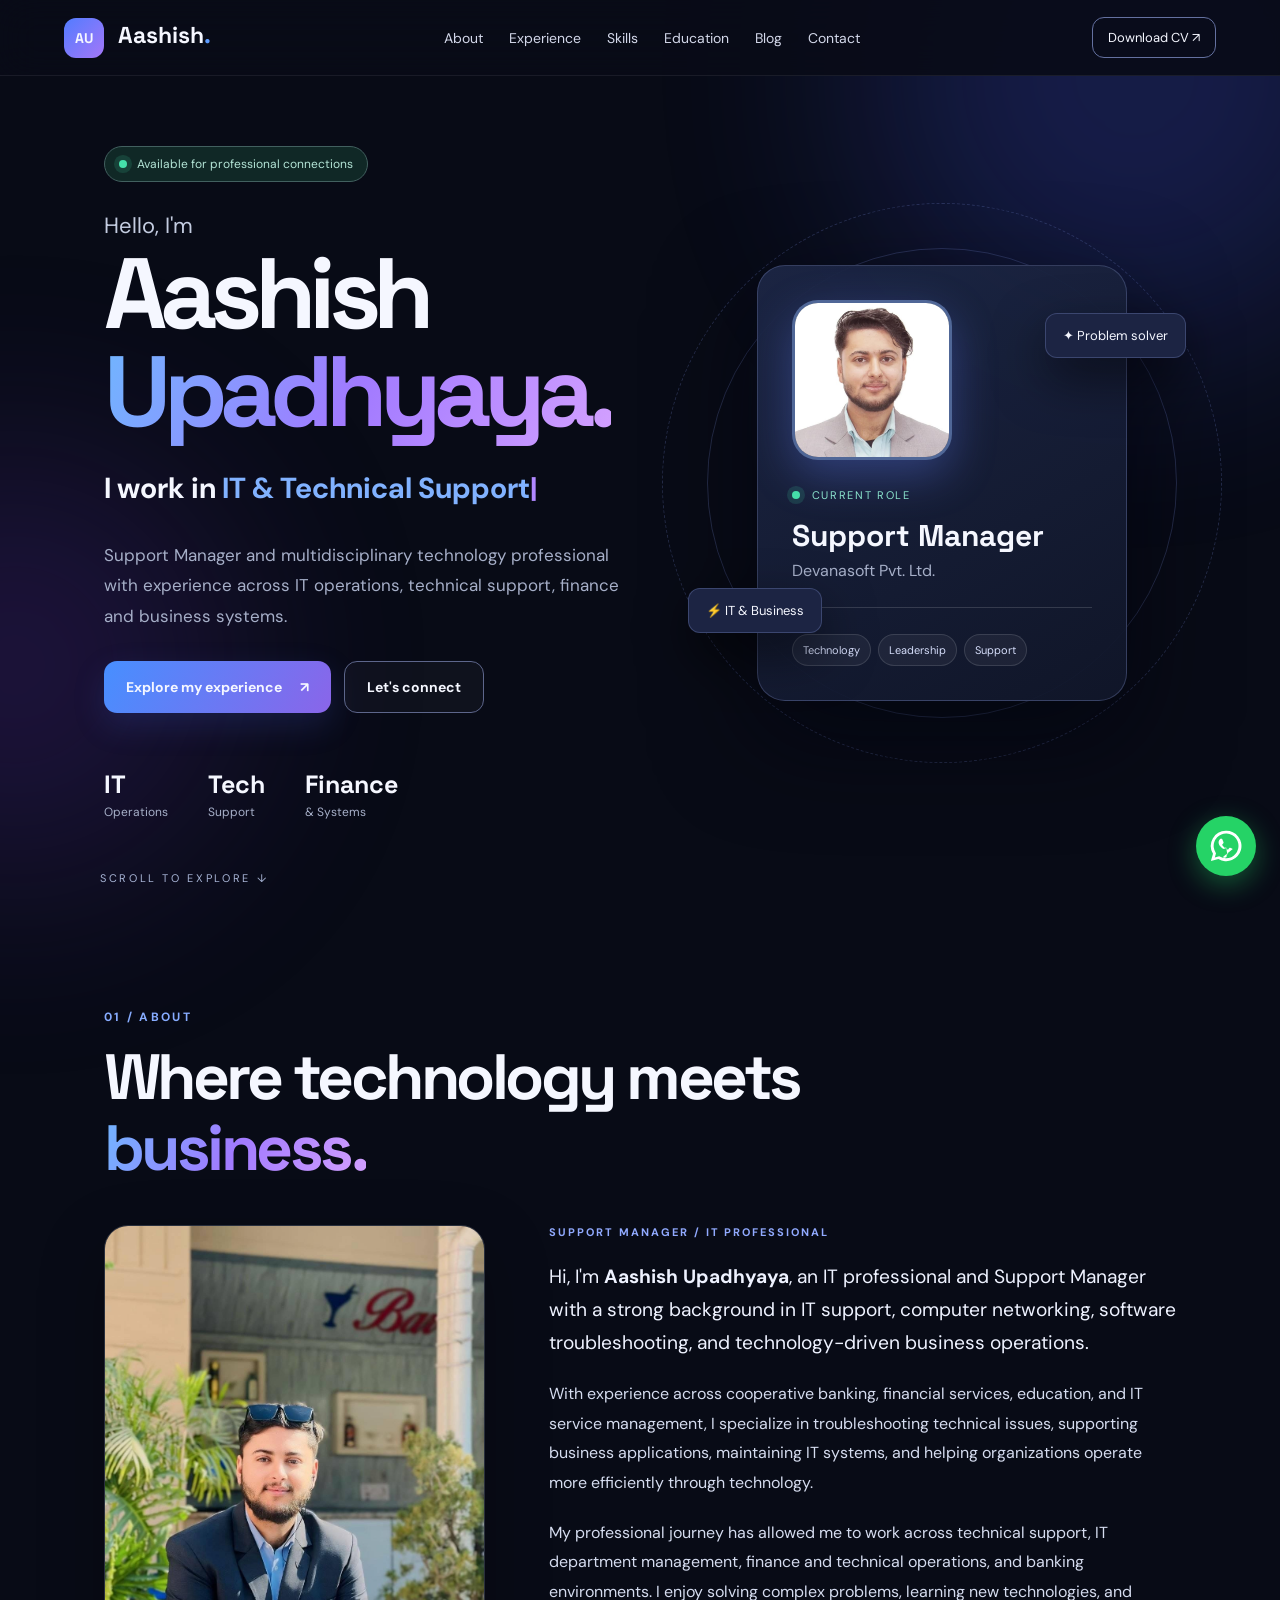
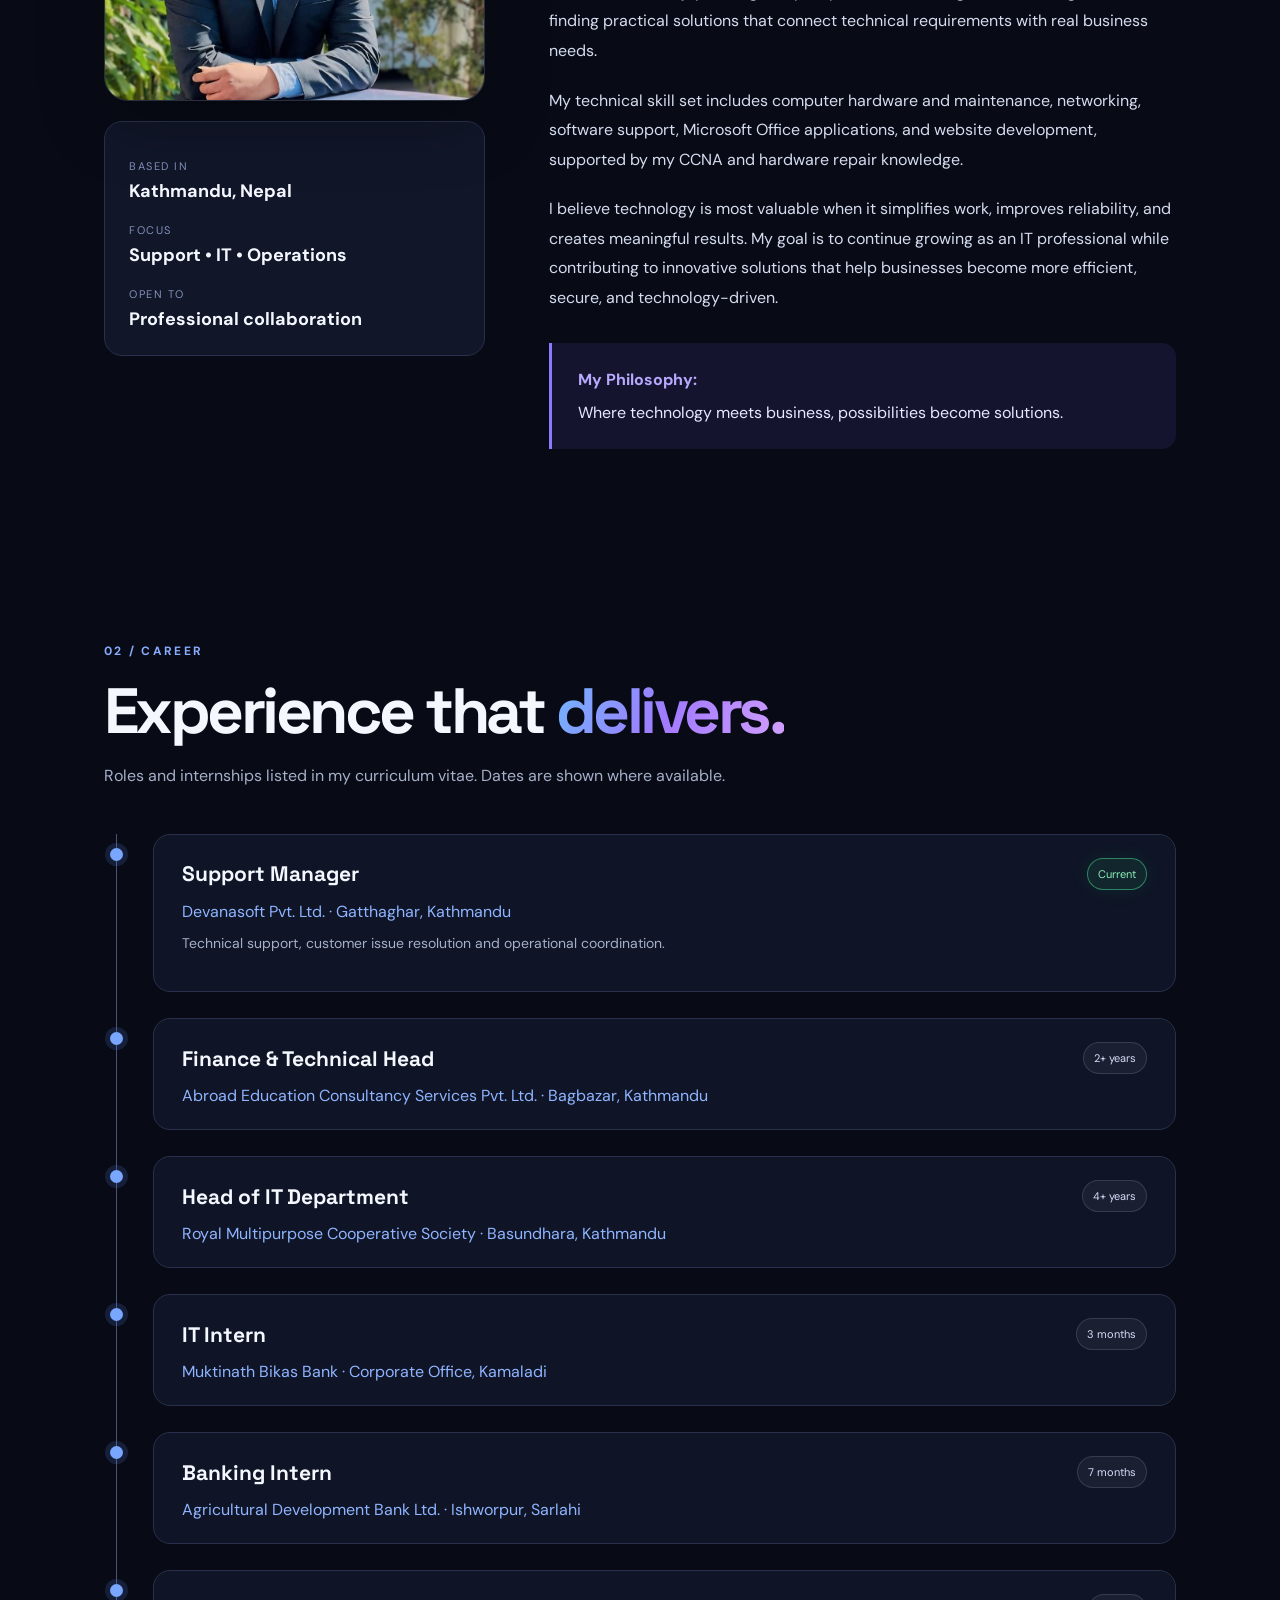
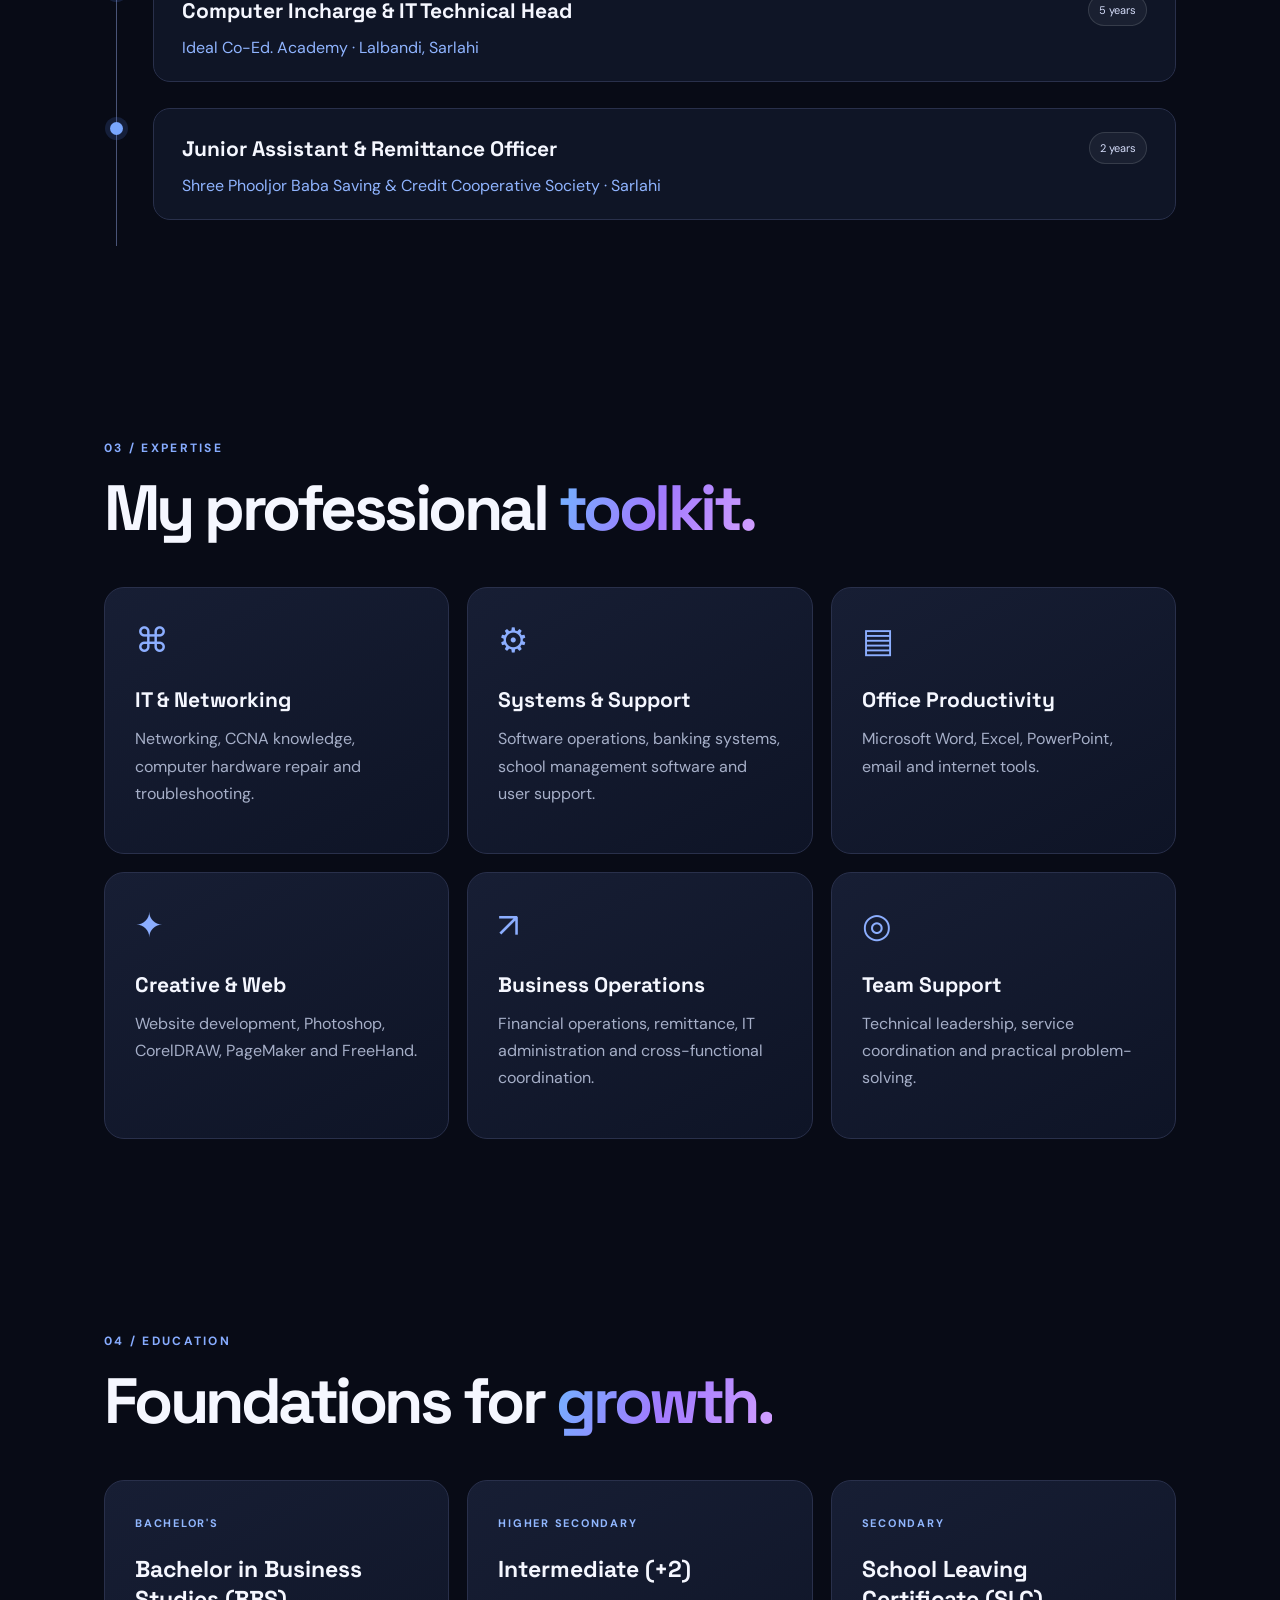
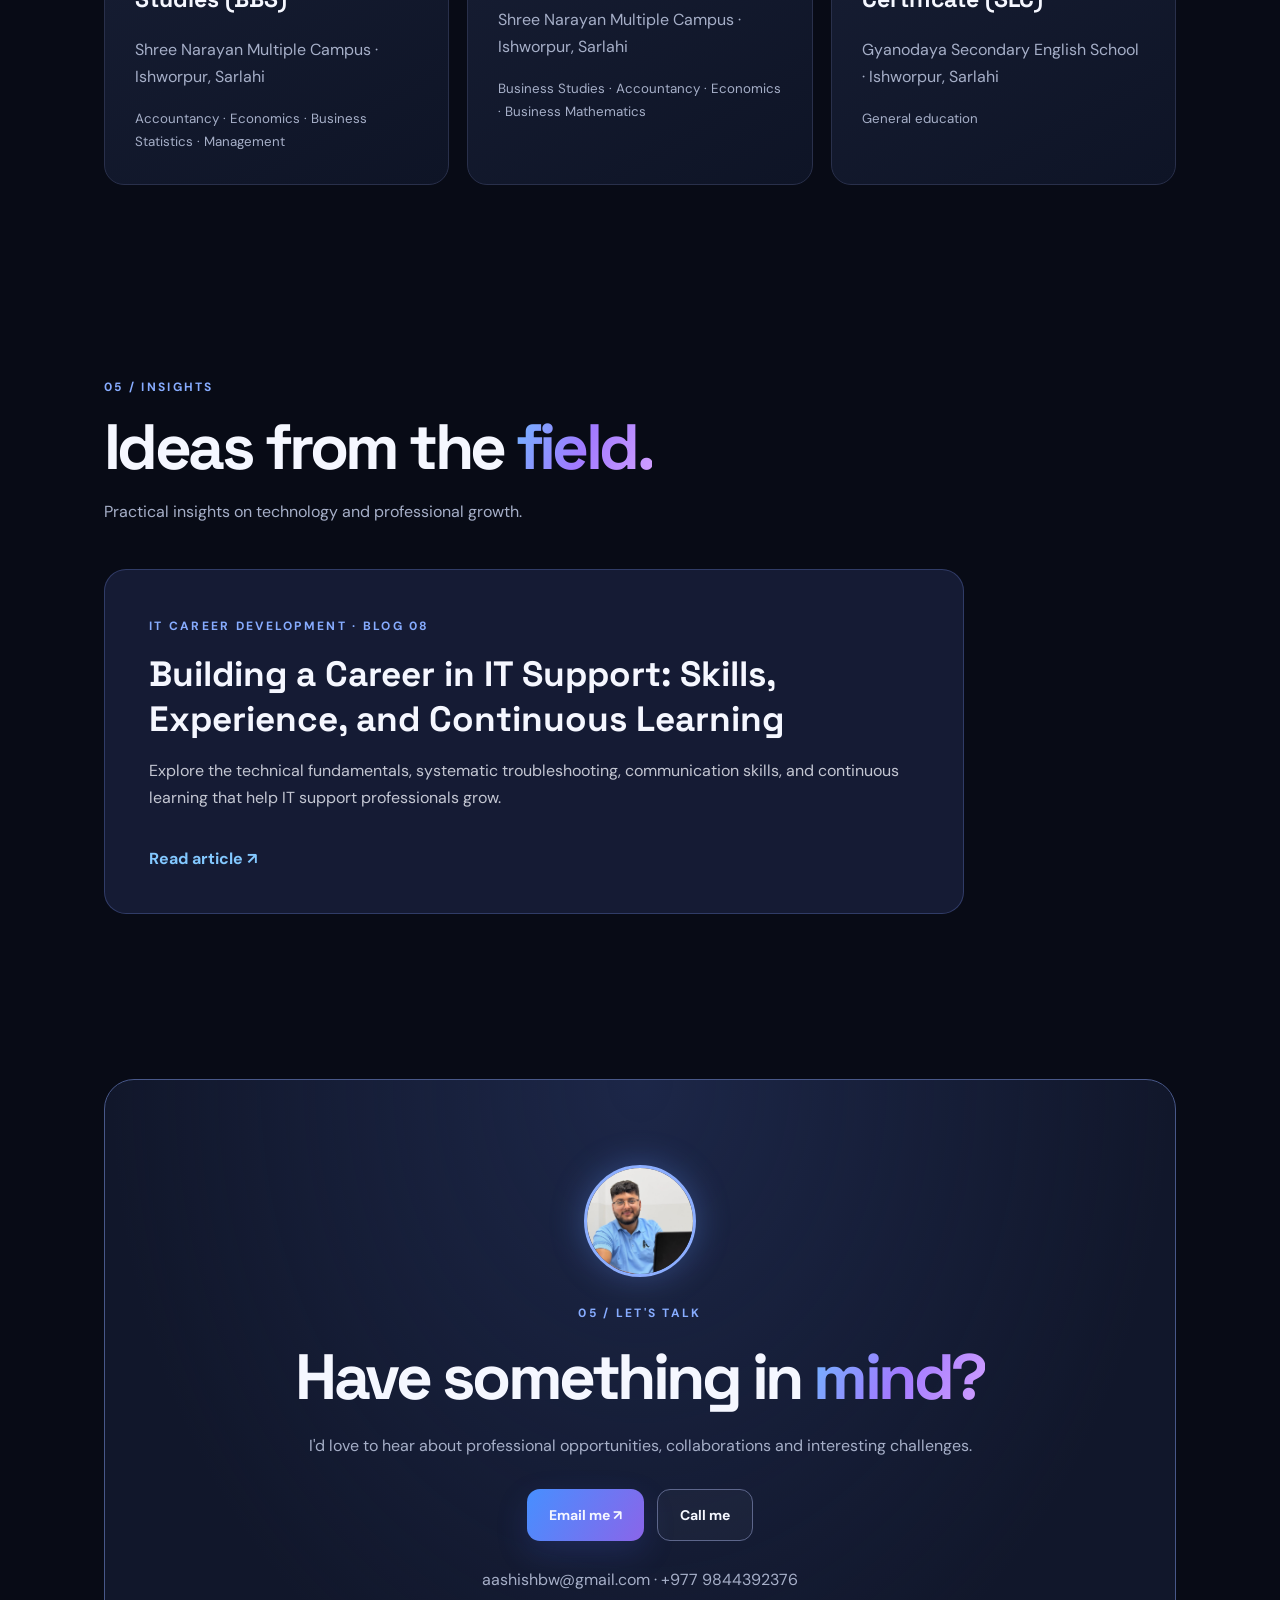
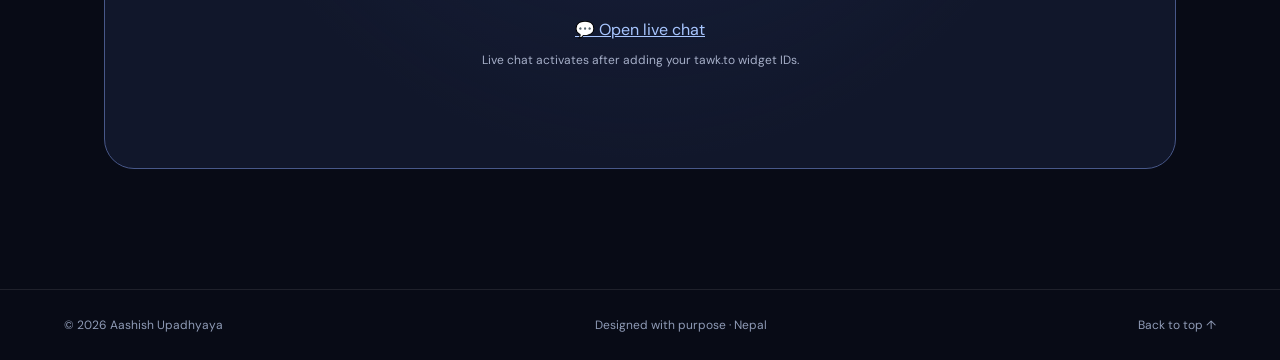
==== Index.html @ 97301aa6 "Add files via upload" ====
<!DOCTYPE html>

<html lang="en"><head><meta charset="utf-8"/><meta content="width=device-width, initial-scale=1" name="viewport"/><meta content="Aashish Upadhyaya — Support Manager, IT and technology professional in Nepal." name="description"/><title>Aashish Upadhyaya | Portfolio</title><link href="styles.css" rel="stylesheet"/><style>
/* Floating WhatsApp shortcut — self-contained in index.html */
.whatsapp-float{position:fixed;right:24px;bottom:24px;width:60px;height:60px;border-radius:50%;background:#25d366;color:#fff;display:flex;align-items:center;justify-content:center;z-index:9999;box-shadow:0 8px 28px rgba(37,211,102,.4);text-decoration:none;animation:wa-bob 3s ease-in-out infinite;transition:background .2s,scale .2s}
.whatsapp-float:hover{background:#1db954;scale:1.08}.whatsapp-float:focus-visible{outline:3px solid white;outline-offset:4px}.whatsapp-float svg{width:32px;height:32px;fill:currentColor}
@keyframes wa-bob{0%,100%{translate:0 0}50%{translate:0 -6px}}
@media(max-width:768px){.whatsapp-float{right:18px;bottom:18px;width:54px;height:54px}}
@media(prefers-reduced-motion:reduce){.whatsapp-float{animation:none}}
</style><style>
/* About Me — expanded biography */
.about-story .about-paragraph { margin: 1.1rem 0; line-height: 1.85; font-size: clamp(1rem, 1.25vw, 1.12rem); }
.about-story .about-paragraph strong { color: #f4f5ff; }
.about-philosophy { margin: 1.5rem 0 0; padding: 1.15rem 1.3rem; border-left: 3px solid #8b7bff; border-radius: 0 12px 12px 0; background: rgba(120,110,255,.10); color: #e6e8ff; line-height: 1.7; }
.about-philosophy strong { color: #a7b7ff; }
</style><style>
/* About section layout correction — self-contained in index.html */
#about .section-heading{max-width:1050px;margin-bottom:42px}
#about .about-grid{display:grid;grid-template-columns:minmax(260px,0.82fr) minmax(0,1.35fr);gap:clamp(28px,5vw,88px);align-items:start;width:100%;max-width:1120px;margin-inline:auto}
#about .about-visual{position:sticky;top:115px;min-width:0}
#about .about-photo{display:block;width:100%;height:auto;max-height:540px;aspect-ratio:4/5;object-fit:cover;object-position:center 30%;border-radius:24px;border:1px solid rgba(148,163,184,.24);box-shadow:0 22px 65px rgba(0,0,0,.26)}
#about .about-panel{position:static;width:100%;max-width:none;margin-top:20px;display:grid;grid-template-columns:1fr;gap:6px;padding:24px;border-radius:18px;transform:none}
#about .about-panel span:not(:first-child){margin-top:14px}
#about .about-copy{min-width:0;max-width:700px}
#about .about-copy-label{font-size:11px;letter-spacing:.18em;color:#91aaff;font-weight:700;margin:0 0 22px}
#about .about-copy .about-paragraph{font-size:clamp(15px,1.25vw,18px);line-height:1.85;margin:0 0 20px;max-width:none;width:auto}
#about .about-copy .about-paragraph:first-of-type{font-size:clamp(17px,1.5vw,21px);line-height:1.7;color:#eef2ff}
#about .about-philosophy{margin:30px 0 0;padding:23px 26px;border-left:3px solid #8b79ff;border-radius:0 14px 14px 0;background:rgba(113,94,230,.12);font-size:16px;line-height:1.7}
#about .about-philosophy strong{display:block;margin-bottom:6px;color:#b6aaff}
@media(max-width:800px){#about .about-grid{grid-template-columns:1fr;gap:28px}#about .about-visual{position:static;display:grid;grid-template-columns:minmax(0,1fr) minmax(0,1fr);gap:16px;align-items:stretch}#about .about-photo{height:100%;max-height:360px;min-height:250px}#about .about-panel{margin:0;padding:18px}#about .about-copy{max-width:none}}
@media(max-width:520px){#about .about-visual{grid-template-columns:1fr}#about .about-photo{height:340px;min-height:0;aspect-ratio:auto}#about .about-panel{grid-template-columns:1fr}#about .about-copy .about-paragraph{font-size:15px;line-height:1.75}#about .about-philosophy{padding:18px}}
</style></head><body><div class="glow glow-a"></div><div class="glow glow-b"></div><header class="nav"><a class="brand" href="#home"><span class="brand-icon">AU</span> Aashish<span class="accent">.</span></a><button aria-expanded="false" aria-label="Toggle menu" class="menu" id="menu">☰</button><nav id="links"><a href="#about">About</a><a href="#experience">Experience</a><a href="#skills">Skills</a><a href="#education">Education</a><a href="#blog">Blog</a><a href="#contact">Contact</a></nav><a class="nav-cta" download="" href="./Aashish_Upadhyaya_CV.pdf">Download CV ↗</a></header><main><section class="hero section" id="home"><div class="hero-copy reveal"><div class="eyebrow"><span class="pulse"></span> Available for professional connections</div><p class="intro">Hello, I'm</p><h1>Aashish<br/><span class="gradient">Upadhyaya.</span></h1><p class="type-row">I work in <span id="type"></span><span class="cursor">|</span></p><p class="lead">Support Manager and multidisciplinary technology professional with experience across IT operations, technical support, finance and business systems.</p><div class="actions"><a class="btn primary" href="#experience">Explore my experience <span>↗</span></a><a class="btn outline" href="#contact">Let's connect</a></div><div class="mini-stats"><div><strong>IT</strong><span>Operations</span></div><div><strong>Tech</strong><span>Support</span></div><div><strong>Finance</strong><span>&amp; Systems</span></div></div></div><div class="hero-visual reveal"><div class="orbit orbit-one"></div><div class="orbit orbit-two"></div><div class="hero-card"><img alt="Aashish Upadhyaya working at a laptop" class="avatar hero-photo" loading="eager" src="./hero-profile.jpg"/><div class="status"><span class="pulse"></span> CURRENT ROLE</div><h2>Support Manager</h2><p>Devanasoft Pvt. Ltd.</p><div class="card-line"></div><div class="chips"><span>Technology</span><span>Leadership</span><span>Support</span></div></div><div class="float-chip chip-top">✦ Problem solver</div><div class="float-chip chip-bottom">⚡ IT &amp; Business</div></div><a class="scroll-hint" href="#about">SCROLL TO EXPLORE ↓</a></section><section class="section content-section" id="about"><div class="section-heading reveal"><span class="kicker">01 / ABOUT</span><h2>Where technology meets <span class="gradient">business.</span></h2></div><div class="about-grid"><div class="about-visual reveal"><img alt="Aashish Upadhyaya in a formal suit" class="about-photo reveal" loading="lazy" src="./about-profile.jpg"/><div class="about-panel reveal"><span>BASED IN</span><strong>Kathmandu, Nepal</strong><span>FOCUS</span><strong>Support • IT • Operations</strong><span>OPEN TO</span><strong>Professional collaboration</strong></div></div><div class="about-copy"><div class="about-copy-label">SUPPORT MANAGER  /  IT PROFESSIONAL</div><p class="body-large reveal about-paragraph">Hi, I'm <strong>Aashish Upadhyaya</strong>, an IT professional and Support Manager with a strong background in IT support, computer networking, software troubleshooting, and technology-driven business operations.</p><p class="body-large reveal about-paragraph">With experience across cooperative banking, financial services, education, and IT service management, I specialize in troubleshooting technical issues, supporting business applications, maintaining IT systems, and helping organizations operate more efficiently through technology.</p><p class="body-large reveal about-paragraph">My professional journey has allowed me to work across technical support, IT department management, finance and technical operations, and banking environments. I enjoy solving complex problems, learning new technologies, and finding practical solutions that connect technical requirements with real business needs.</p><p class="body-large reveal about-paragraph">My technical skill set includes computer hardware and maintenance, networking, software support, Microsoft Office applications, and website development, supported by my CCNA and hardware repair knowledge.</p><p class="body-large reveal about-paragraph">I believe technology is most valuable when it simplifies work, improves reliability, and creates meaningful results. My goal is to continue growing as an IT professional while contributing to innovative solutions that help businesses become more efficient, secure, and technology-driven.</p><p class="about-philosophy reveal"><strong>My Philosophy: </strong>Where technology meets business, possibilities become solutions.</p></div></div></section><section class="section content-section" id="experience"><div class="section-heading reveal"><span class="kicker">02 / CAREER</span><h2>Experience that <span class="gradient">delivers.</span></h2><p>Roles and internships listed in my curriculum vitae. Dates are shown where available.</p></div><div class="timeline"><article class="job reveal"><div class="job-dot"></div><div class="job-content"><div class="job-head"><h3>Support Manager</h3><span class="tag tag-current">Current</span></div><p class="org">Devanasoft Pvt. Ltd. · Gatthaghar, Kathmandu</p><p>Technical support, customer issue resolution and operational coordination.</p></div></article><article class="job reveal"><div class="job-dot"></div><div class="job-content"><div class="job-head"><h3>Finance &amp; Technical Head</h3><span class="tag">2+ years</span></div><p class="org">Abroad Education Consultancy Services Pvt. Ltd. · Bagbazar, Kathmandu</p></div></article><article class="job reveal"><div class="job-dot"></div><div class="job-content"><div class="job-head"><h3>Head of IT Department</h3><span class="tag">4+ years</span></div><p class="org">Royal Multipurpose Cooperative Society · Basundhara, Kathmandu</p></div></article><article class="job reveal"><div class="job-dot"></div><div class="job-content"><div class="job-head"><h3>IT Intern</h3><span class="tag">3 months</span></div><p class="org">Muktinath Bikas Bank · Corporate Office, Kamaladi</p></div></article><article class="job reveal"><div class="job-dot"></div><div class="job-content"><div class="job-head"><h3>Banking Intern</h3><span class="tag">7 months</span></div><p class="org">Agricultural Development Bank Ltd. · Ishworpur, Sarlahi</p></div></article><article class="job reveal"><div class="job-dot"></div><div class="job-content"><div class="job-head"><h3>Computer Incharge &amp; IT Technical Head</h3><span class="tag">5 years</span></div><p class="org">Ideal Co-Ed. Academy · Lalbandi, Sarlahi</p></div></article><article class="job reveal"><div class="job-dot"></div><div class="job-content"><div class="job-head"><h3>Junior Assistant &amp; Remittance Officer</h3><span class="tag">2 years</span></div><p class="org">Shree Phooljor Baba Saving &amp; Credit Cooperative Society · Sarlahi</p></div></article></div></section><section class="section content-section" id="skills"><div class="section-heading reveal"><span class="kicker">03 / EXPERTISE</span><h2>My professional <span class="gradient">toolkit.</span></h2></div><div class="skills-grid"><div class="skill-card reveal"><span class="skill-icon">⌘</span><h3>IT &amp; Networking</h3><p>Networking, CCNA knowledge, computer hardware repair and troubleshooting.</p></div><div class="skill-card reveal"><span class="skill-icon">⚙</span><h3>Systems &amp; Support</h3><p>Software operations, banking systems, school management software and user support.</p></div><div class="skill-card reveal"><span class="skill-icon">▤</span><h3>Office Productivity</h3><p>Microsoft Word, Excel, PowerPoint, email and internet tools.</p></div><div class="skill-card reveal"><span class="skill-icon">✦</span><h3>Creative &amp; Web</h3><p>Website development, Photoshop, CorelDRAW, PageMaker and FreeHand.</p></div><div class="skill-card reveal"><span class="skill-icon">↗</span><h3>Business Operations</h3><p>Financial operations, remittance, IT administration and cross-functional coordination.</p></div><div class="skill-card reveal"><span class="skill-icon">◎</span><h3>Team Support</h3><p>Technical leadership, service coordination and practical problem-solving.</p></div></div></section><section class="section content-section" id="education"><div class="section-heading reveal"><span class="kicker">04 / EDUCATION</span><h2>Foundations for <span class="gradient">growth.</span></h2></div><div class="edu-grid"><div class="edu-card reveal"><span class="edu-type">BACHELOR'S</span><h3>Bachelor in Business Studies (BBS)</h3><p>Shree Narayan Multiple Campus · Ishworpur, Sarlahi</p><small>Accountancy · Economics · Business Statistics · Management</small></div><div class="edu-card reveal"><span class="edu-type">HIGHER SECONDARY</span><h3>Intermediate (+2)</h3><p>Shree Narayan Multiple Campus · Ishworpur, Sarlahi</p><small>Business Studies · Accountancy · Economics · Business Mathematics</small></div><div class="edu-card reveal"><span class="edu-type">SECONDARY</span><h3>School Leaving Certificate (SLC)</h3><p>Gyanodaya Secondary English School · Ishworpur, Sarlahi</p><small>General education</small></div></div></section><section class="section content-section" id="blog"><div class="section-heading reveal"><span class="kicker">05 / INSIGHTS</span><h2>Ideas from the <span class="gradient">field.</span></h2><p>Practical insights on technology and professional growth.</p></div><a class="blog-feature reveal" href="./blog/building-an-it-support-career/" style="display:block;text-decoration:none;color:inherit;background:rgba(24,32,59,.84);border:1px solid rgba(132,154,255,.25);border-radius:22px;padding:clamp(24px,4vw,44px);max-width:860px;transition:transform .25s,border-color .25s"><span class="kicker">IT CAREER DEVELOPMENT · BLOG 08</span><h3 style="font-size:clamp(1.5rem,3vw,2.2rem);margin:16px 0">Building a Career in IT Support: Skills, Experience, and Continuous Learning</h3><p style="opacity:.78;line-height:1.7">Explore the technical fundamentals, systematic troubleshooting, communication skills, and continuous learning that help IT support professionals grow.</p><strong style="display:inline-block;margin-top:20px;color:#83c8ff">Read article ↗</strong></a></section><section class="section contact-section" id="contact"><div class="contact-box reveal"><img alt="Professional headshot of Aashish Upadhyaya" class="contact-photo" loading="lazy" src="./formal-profile.jpg"/><span class="kicker">05 / LET'S TALK</span><h2>Have something in <span class="gradient">mind?</span></h2><p>I'd love to hear about professional opportunities, collaborations and interesting challenges.</p><div class="actions center"><a class="btn primary" href="mailto:aashishbw@gmail.com">Email me ↗</a><a class="btn outline" href="tel:+9779844392376">Call me</a></div><p class="contact-email">aashishbw@gmail.com · +977 9844392376</p><button class="chat-link" id="chatButton" type="button">💬 Open live chat</button><p class="chat-note" id="chatNote">Live chat activates after adding your tawk.to widget IDs.</p></div></section></main><footer><span>© <span id="year"></span> Aashish Upadhyaya</span><span>Designed with purpose · Nepal</span><a href="#home">Back to top ↑</a></footer><script src="script.js"></script><!-- Floating WhatsApp contact -->
<a aria-label="Chat with Aashish on WhatsApp" class="whatsapp-float" href="https://wa.me/9779844392376?text=Hello%20Aashish%2C%20I%20visited%20your%20portfolio%20website." rel="noopener noreferrer" target="_blank" title="Chat on WhatsApp">
<svg aria-hidden="true" viewbox="0 0 32 32" xmlns="http://www.w3.org/2000/svg"><path d="M16 .8A15.1 15.1 0 0 0 3 23.7L.9 31l7.5-2A15.2 15.2 0 1 0 16 .8zm0 27.5a12.3 12.3 0 0 1-6.3-1.7l-.5-.3-4.4 1.2 1.2-4.3-.3-.5A12.4 12.4 0 1 1 16 28.3zm6.8-9.3c-.4-.2-2.2-1.1-2.6-1.2-.3-.1-.6-.2-.8.2-.3.4-1 1.2-1.2 1.4-.2.2-.4.3-.8.1-.4-.2-1.6-.6-3-1.9-1.1-1-1.9-2.2-2.1-2.6-.2-.4 0-.6.2-.8l.6-.7c.2-.2.3-.4.4-.7.1-.2 0-.5 0-.7-.1-.2-.8-2-1.1-2.7-.3-.7-.6-.6-.8-.6h-.7c-.3 0-.7.1-1 .5s-1.3 1.3-1.3 3.1 1.3 3.6 1.5 3.6 3.6 5 5.1 2 1.4 3.6 1.9 4.8 2.1.7.1 1.4.1 2-.1.6-.2 2.2-.9 2.5-1.8.3-.9.3-1.7.2-1.8-.1-.2-.3-.3-.7-.5z"></path></svg>
</a>
</body></html>
---- styles.css ----
@import url('https://fonts.googleapis.com/css2?family=DM+Sans:wght@400;500;600;700&family=Space+Grotesk:wght@400;500;600;700&display=swap');:root{--bg:#080b16;--surface:#111629;--border:#29304b;--text:#f5f7ff;--muted:#a6afc8;--blue:#5d9cff;--purple:#a77bff}*{box-sizing:border-box}html{scroll-behavior:smooth}body{margin:0;background:var(--bg);color:var(--text);font-family:'DM Sans',sans-serif;overflow-x:hidden}a{color:inherit;text-decoration:none}button{font:inherit}h1,h2,h3,.brand{font-family:'Space Grotesk',sans-serif}h1,h2,h3,p{margin-top:0}.gradient{background:linear-gradient(115deg,#6fb7ff,#a17aff,#d4a1ff);-webkit-background-clip:text;background-clip:text;color:transparent}.accent{color:var(--blue)}.glow{position:fixed;pointer-events:none;filter:blur(110px);opacity:.24;z-index:-1;border-radius:50%}.glow-a{width:550px;height:550px;top:-200px;right:-130px;background:#4356e8}.glow-b{width:430px;height:430px;left:-200px;top:50vh;background:#6331b5}.nav{position:sticky;top:0;z-index:20;display:flex;align-items:center;justify-content:space-between;gap:20px;padding:17px max(5%,calc((100vw - 1200px)/2));background:#090c18e8;backdrop-filter:blur(18px);border-bottom:1px solid #ffffff12}.brand{font-weight:700;font-size:23px;white-space:nowrap}.brand-icon{display:inline-grid;place-items:center;background:linear-gradient(135deg,#527cff,#a477f8);border-radius:12px;width:40px;height:40px;font-size:14px;margin-right:8px}.nav nav{display:flex;gap:26px}.nav nav a{font-size:14px;color:#d3d8ea;transition:color .2s}.nav nav a:hover{color:#8fb9ff}.nav-cta{border:1px solid #6471a0;padding:11px 15px;border-radius:12px;font-size:13px;white-space:nowrap}.menu{display:none}.section{max-width:1200px;margin:auto;padding:105px 5%}.hero{min-height:calc(100vh - 75px);display:grid;grid-template-columns:1.15fr 1fr;align-items:center;gap:65px;position:relative;padding-top:70px;padding-bottom:90px}.eyebrow{display:inline-flex;align-items:center;gap:10px;padding:9px 14px;border:1px solid #42605f;border-radius:100px;background:#102826;color:#b3e4d6;font-size:12px}.pulse{display:inline-block;width:8px;height:8px;border-radius:50%;background:#45dfaa;box-shadow:0 0 0 5px #45dfaa24;animation:pulse 2s infinite}.intro{font-size:22px;margin:29px 0 5px;color:#c3cce0}h1{font-size:clamp(65px,7.8vw,112px);line-height:.98;letter-spacing:-.075em;margin-bottom:28px}.type-row{font-size:clamp(20px,2.6vw,29px);font-weight:700;min-height:42px}.type-row #type{color:#81b2ff}.cursor{color:#b088ff;animation:blink .7s infinite}.lead{font-size:17px;line-height:1.8;color:var(--muted);max-width:580px}.actions{display:flex;gap:13px;flex-wrap:wrap;margin-top:30px}.btn{display:inline-flex;align-items:center;justify-content:center;gap:18px;border-radius:13px;padding:16px 22px;font-weight:700;font-size:14px;transition:transform .25s,box-shadow .25s}.btn:hover{transform:translateY(-4px)}.primary{background:linear-gradient(120deg,#478fff,#8a65e9);box-shadow:0 12px 32px #4b68e62d}.outline{border:1px solid #5d668b;background:#ffffff08}.mini-stats{display:flex;gap:40px;margin-top:55px}.mini-stats div{display:grid;gap:4px}.mini-stats strong{font-family:'Space Grotesk';font-size:25px}.mini-stats span{font-size:12px;color:var(--muted)}.hero-visual{min-height:480px;display:grid;place-items:center;position:relative}.hero-card{position:relative;z-index:2;width:min(100%,370px);padding:34px;background:linear-gradient(150deg,#1d2746ee,#11172aee);border:1px solid #6571a16b;border-radius:28px;box-shadow:0 35px 100px #02040d99;animation:float 7s ease-in-out infinite}.avatar{width:120px;height:120px;border-radius:32px;background:linear-gradient(135deg,#4b96ff,#9a69ec);display:grid;place-items:center;font:700 42px 'Space Grotesk';box-shadow:0 14px 45px #6684ff55;margin-bottom:35px}.status{font-size:11px;letter-spacing:.15em;color:#8ce4ce;display:flex;gap:12px;align-items:center}.hero-card h2{font-size:30px;margin:14px 0 5px}.hero-card p{color:var(--muted)}.card-line{height:1px;background:#ffffff25;margin:26px 0}.chips{display:flex;flex-wrap:wrap;gap:7px}.chips span,.tag{font-size:11px;padding:8px 10px;background:#ffffff0d;border:1px solid #ffffff20;border-radius:100px;color:#d5ddfa}.orbit{position:absolute;border:1px solid #6d7ec449;border-radius:50%;animation:spin 35s linear infinite}.orbit-one{width:470px;height:470px}.orbit-two{width:560px;height:560px;border-style:dashed;animation-direction:reverse}.float-chip{position:absolute;z-index:3;background:#1c2443;border:1px solid #6775ad6b;padding:13px 17px;border-radius:12px;box-shadow:0 20px 50px #0008;font-size:13px}.chip-top{right:-10px;top:70px;animation:float 5s ease-in-out infinite}.chip-bottom{left:-20px;bottom:90px;animation:float 6s ease-in-out infinite reverse}.scroll-hint{position:absolute;bottom:25px;left:5%;font-size:11px;letter-spacing:.24em;color:#a8b5d6}.content-section{padding-top:95px;padding-bottom:95px}.section-heading{margin-bottom:44px}.kicker{color:#87acff;letter-spacing:.19em;font-size:12px;font-weight:700}.section-heading h2,.contact-box h2{font-size:clamp(38px,5vw,65px);letter-spacing:-.055em;line-height:1.1;max-width:760px;margin:16px 0}.section-heading>p{color:var(--muted);line-height:1.7}.about-grid{display:grid;grid-template-columns:1.3fr .7fr;gap:65px;align-items:center}.body-large{font-size:clamp(20px,2.3vw,28px);line-height:1.7;color:#d5dcef}.about-panel{display:grid;gap:10px;background:var(--surface);border:1px solid var(--border);border-radius:22px;padding:30px}.about-panel span{color:#8192b9;font-size:11px;letter-spacing:.14em;margin-top:13px}.about-panel strong{font-size:18px}.timeline{position:relative;margin-left:12px;border-left:1px solid #495477}.job{position:relative;padding:0 0 26px 36px}.job-dot{position:absolute;left:-7px;top:14px;width:13px;height:13px;background:#79a7ff;border-radius:50%;box-shadow:0 0 0 5px #5d85e92b}.job-content{padding:23px 28px;background:#11172ae0;border:1px solid var(--border);border-radius:17px;transition:transform .25s,border-color .25s}.job-content:hover,.skill-card:hover,.edu-card:hover{transform:translateY(-5px);border-color:#698aff}.job-head{display:flex;align-items:center;justify-content:space-between;gap:12px}.job-head h3{font-size:21px;margin:0}.org{color:#90b4ff;margin:11px 0 0}.job-content>p:last-child:not(.org){color:var(--muted);font-size:14px;line-height:1.6;margin-top:10px}.skills-grid{display:grid;grid-template-columns:repeat(3,1fr);gap:18px}.skill-card,.edu-card{padding:30px;background:linear-gradient(150deg,#171e34,#0e1426);border:1px solid var(--border);border-radius:20px;transition:transform .25s,border-color .25s}.skill-icon{font-size:34px;color:#8caeff}.skill-card h3{font-size:21px;margin:23px 0 12px}.skill-card p,.edu-card p,.edu-card small{color:var(--muted);line-height:1.7}.edu-grid{display:grid;grid-template-columns:repeat(3,1fr);gap:18px}.edu-type{color:#91b7ff;font-size:11px;letter-spacing:.16em;font-weight:700}.edu-card h3{font-size:23px;margin:22px 0}.edu-card small{display:block;margin-top:18px}.contact-section{padding-top:70px;padding-bottom:120px}.contact-box{text-align:center;padding:85px 20px;border:1px solid #485889;border-radius:30px;background:radial-gradient(ellipse at top,#26346188,transparent 70%),#11172b}.contact-box h2{margin:20px auto}.contact-box>p{color:var(--muted);line-height:1.7}.center{justify-content:center}.contact-email{margin-top:25px}.chat-link{cursor:pointer;color:#a8c6ff;border:0;background:none;text-decoration:underline;padding:10px}.chat-note{font-size:12px}footer{border-top:1px solid #ffffff18;padding:27px 5%;display:flex;gap:20px;justify-content:space-between;color:#8f9bb6;font-size:12px}.reveal{opacity:0;transform:translateY(30px);transition:opacity .8s,transform .8s}.reveal.visible{opacity:1;transform:translateY(0)}@keyframes float{50%{transform:translateY(-15px)}}@keyframes pulse{50%{box-shadow:0 0 0 9px #45dfaa0a}}@keyframes spin{to{transform:rotate(360deg)}}@keyframes blink{50%{opacity:0}}@media(max-width:950px){.nav nav{gap:12px}.hero{grid-template-columns:1fr}.hero-visual{min-height:450px}.hero-copy{max-width:700px}.skills-grid,.edu-grid{grid-template-columns:repeat(2,1fr)}.about-grid{grid-template-columns:1fr}}@media(max-width:650px){.nav{padding:13px 5%}.menu{display:block;background:none;color:white;border:1px solid #4d5979;padding:8px 12px;border-radius:8px}.nav-cta{display:none}.nav nav{display:none;position:absolute;top:69px;left:0;right:0;background:#11172b;flex-direction:column;padding:24px;gap:20px;border-bottom:1px solid #39435c}.nav nav.open{display:flex}.hero{padding-top:55px;gap:10px}.hero-visual{min-height:390px}.hero-card{width:280px;padding:24px}.orbit-one{width:320px;height:320px}.orbit-two{width:370px;height:370px}.float-chip{font-size:10px}.chip-top{right:-8px}.chip-bottom{left:-7px}.mini-stats{gap:25px}.section{padding-left:6%;padding-right:6%}.skills-grid,.edu-grid{grid-template-columns:1fr}.job-head{align-items:flex-start;flex-direction:column}.job-content{padding:20px}.contact-box{padding:65px 18px}footer{flex-wrap:wrap}h1{font-size:clamp(57px,14vw,82px)}}@media(prefers-reduced-motion:reduce){*,*:before,*:after{animation:none!important;scroll-behavior:auto!important;transition:none!important}.reveal{opacity:1;transform:none}}

/* Highlight current role */
.tag-current { color:#8ff0bc !important; border-color:rgba(72,210,137,.55) !important; background:rgba(35,151,94,.14) !important; box-shadow:0 0 18px rgba(35,151,94,.12); }

/* Professional photography additions */
.hero-photo{display:block;object-fit:cover;object-position:center 30%;width:160px;height:160px;border-radius:26px;border:3px solid #91b5ff77;background:#18233b;box-shadow:0 15px 45px #6684ff55;margin-bottom:28px}
.about-story{display:grid;gap:24px}.about-photo{width:100%;max-width:420px;max-height:440px;aspect-ratio:4/4;object-fit:cover;object-position:center 30%;border-radius:24px;border:1px solid #5c78ba77;box-shadow:0 20px 65px #0008}.about-story .body-large{font-size:clamp(18px,2vw,24px)}.contact-photo{display:block;width:112px;height:112px;object-fit:cover;object-position:center 24%;border-radius:50%;border:3px solid #8caeff;margin:0 auto 24px;box-shadow:0 0 35px #6699ff55}@media(max-width:950px){.about-photo{max-width:380px}}
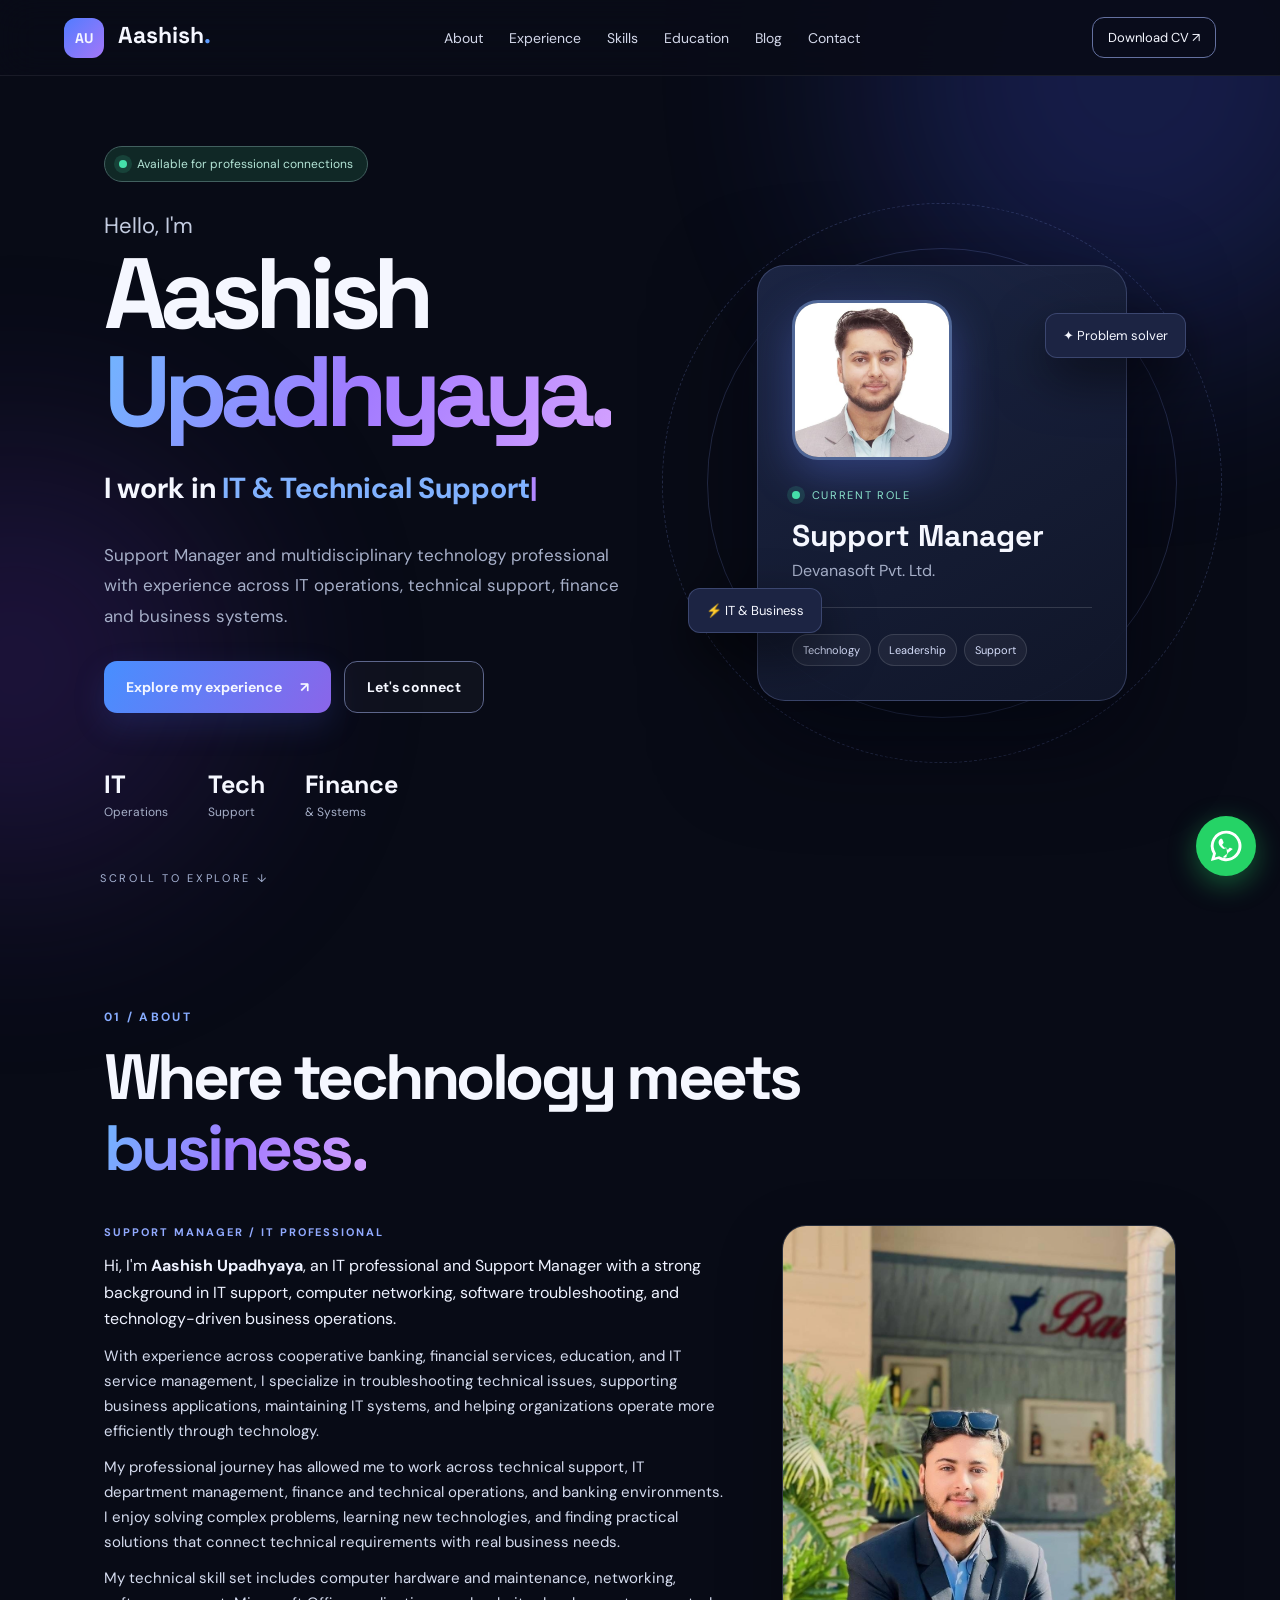
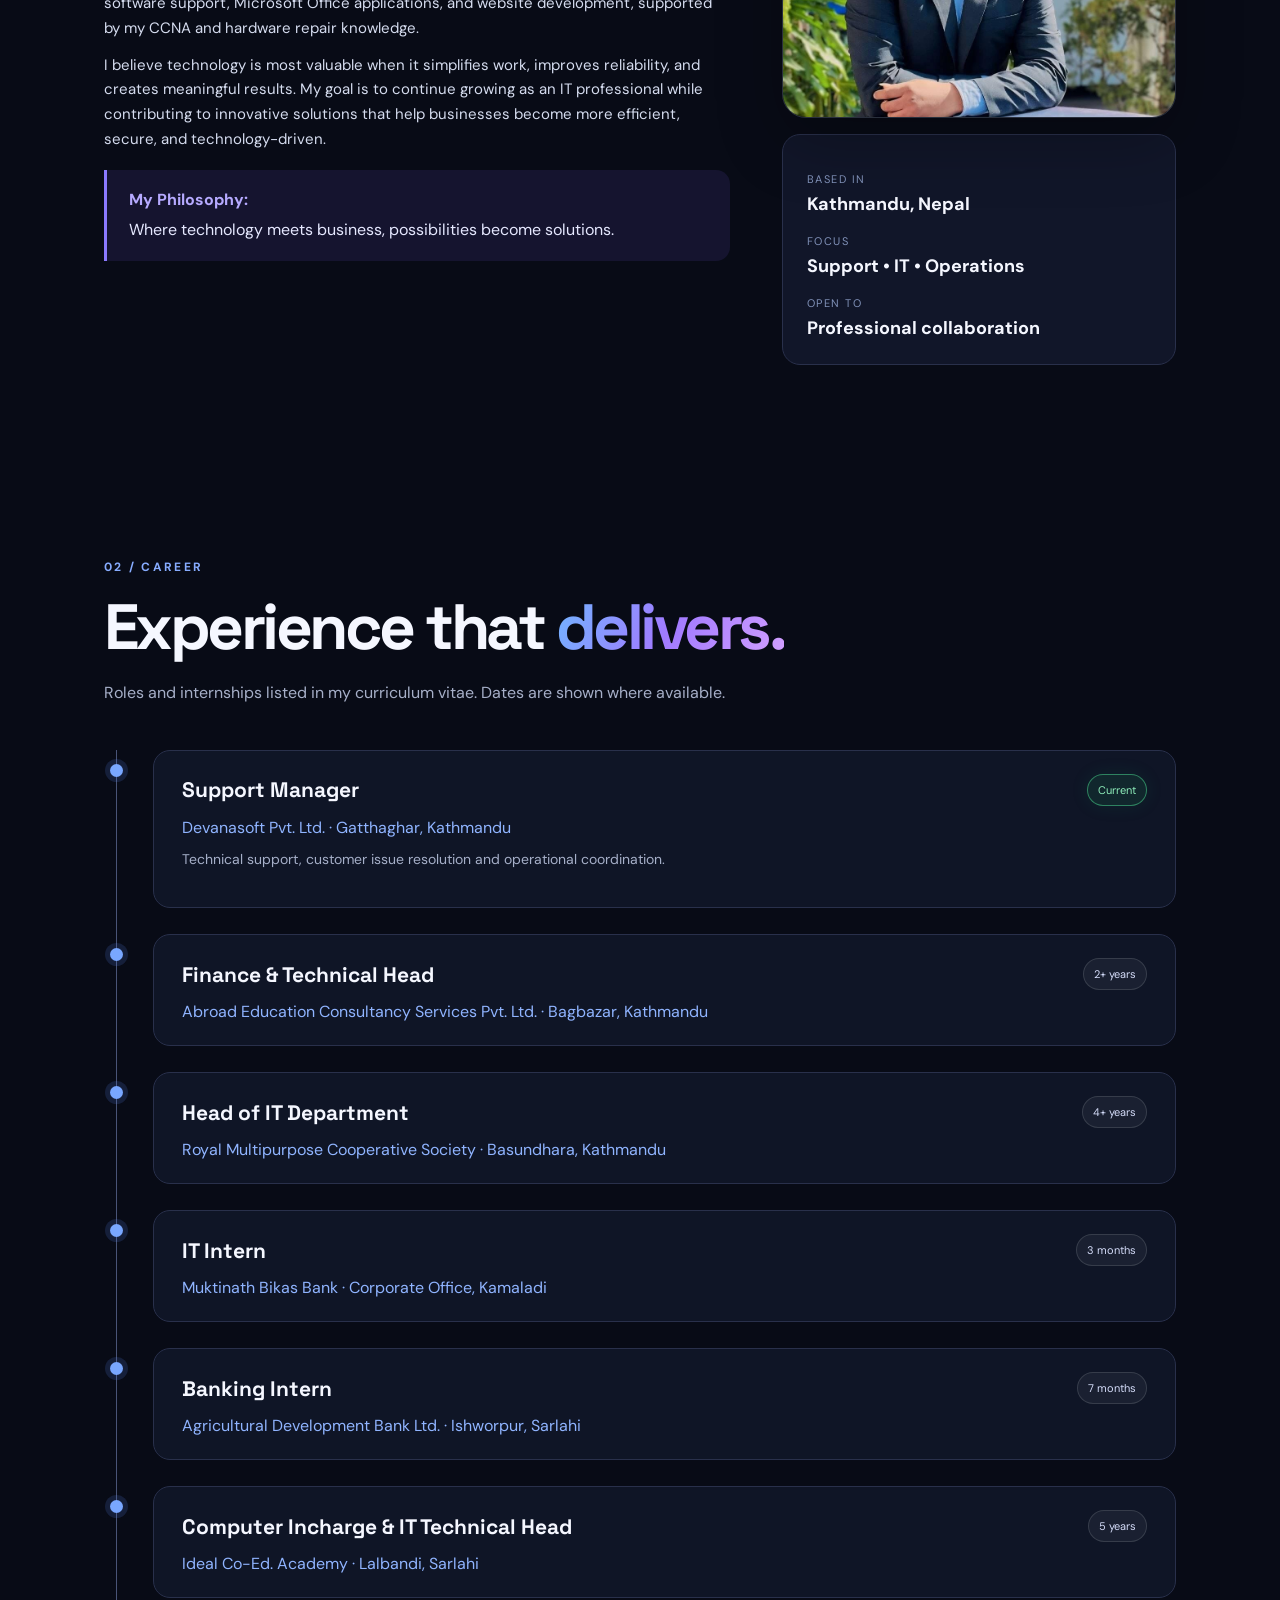
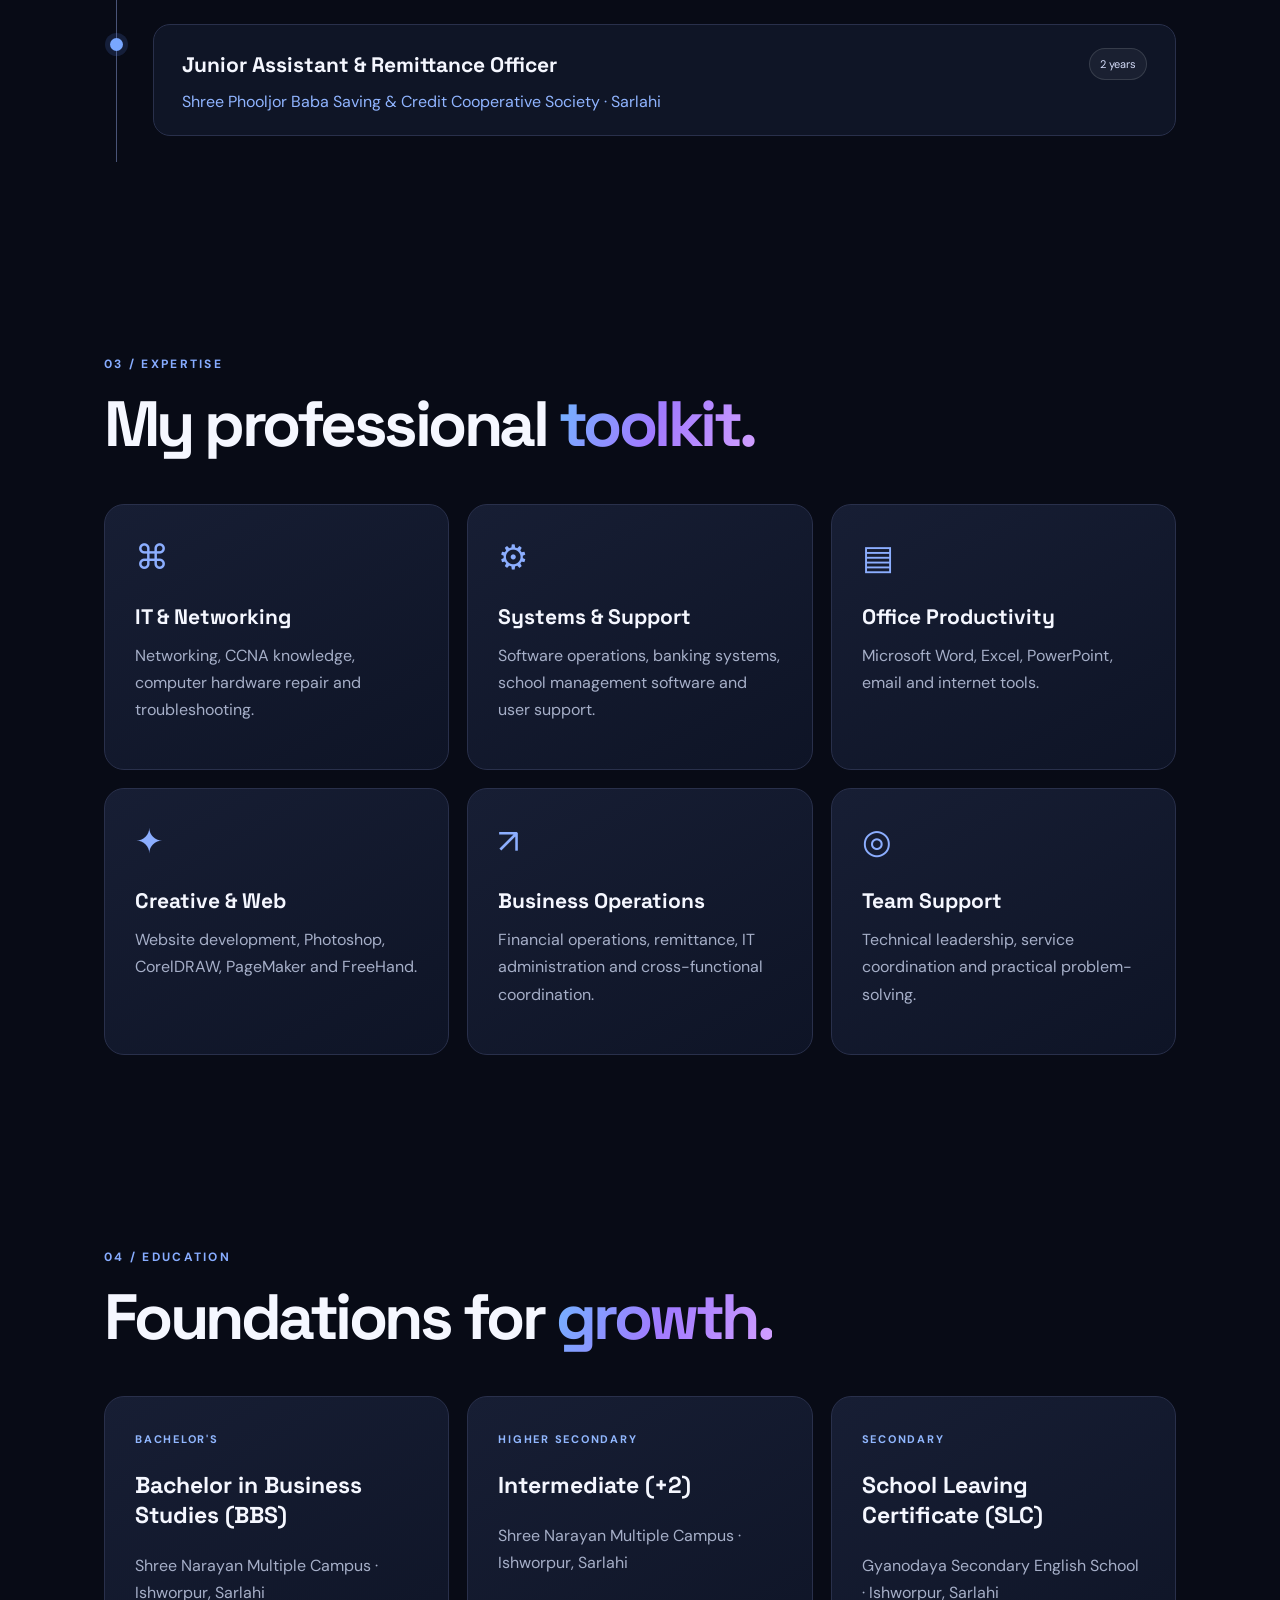
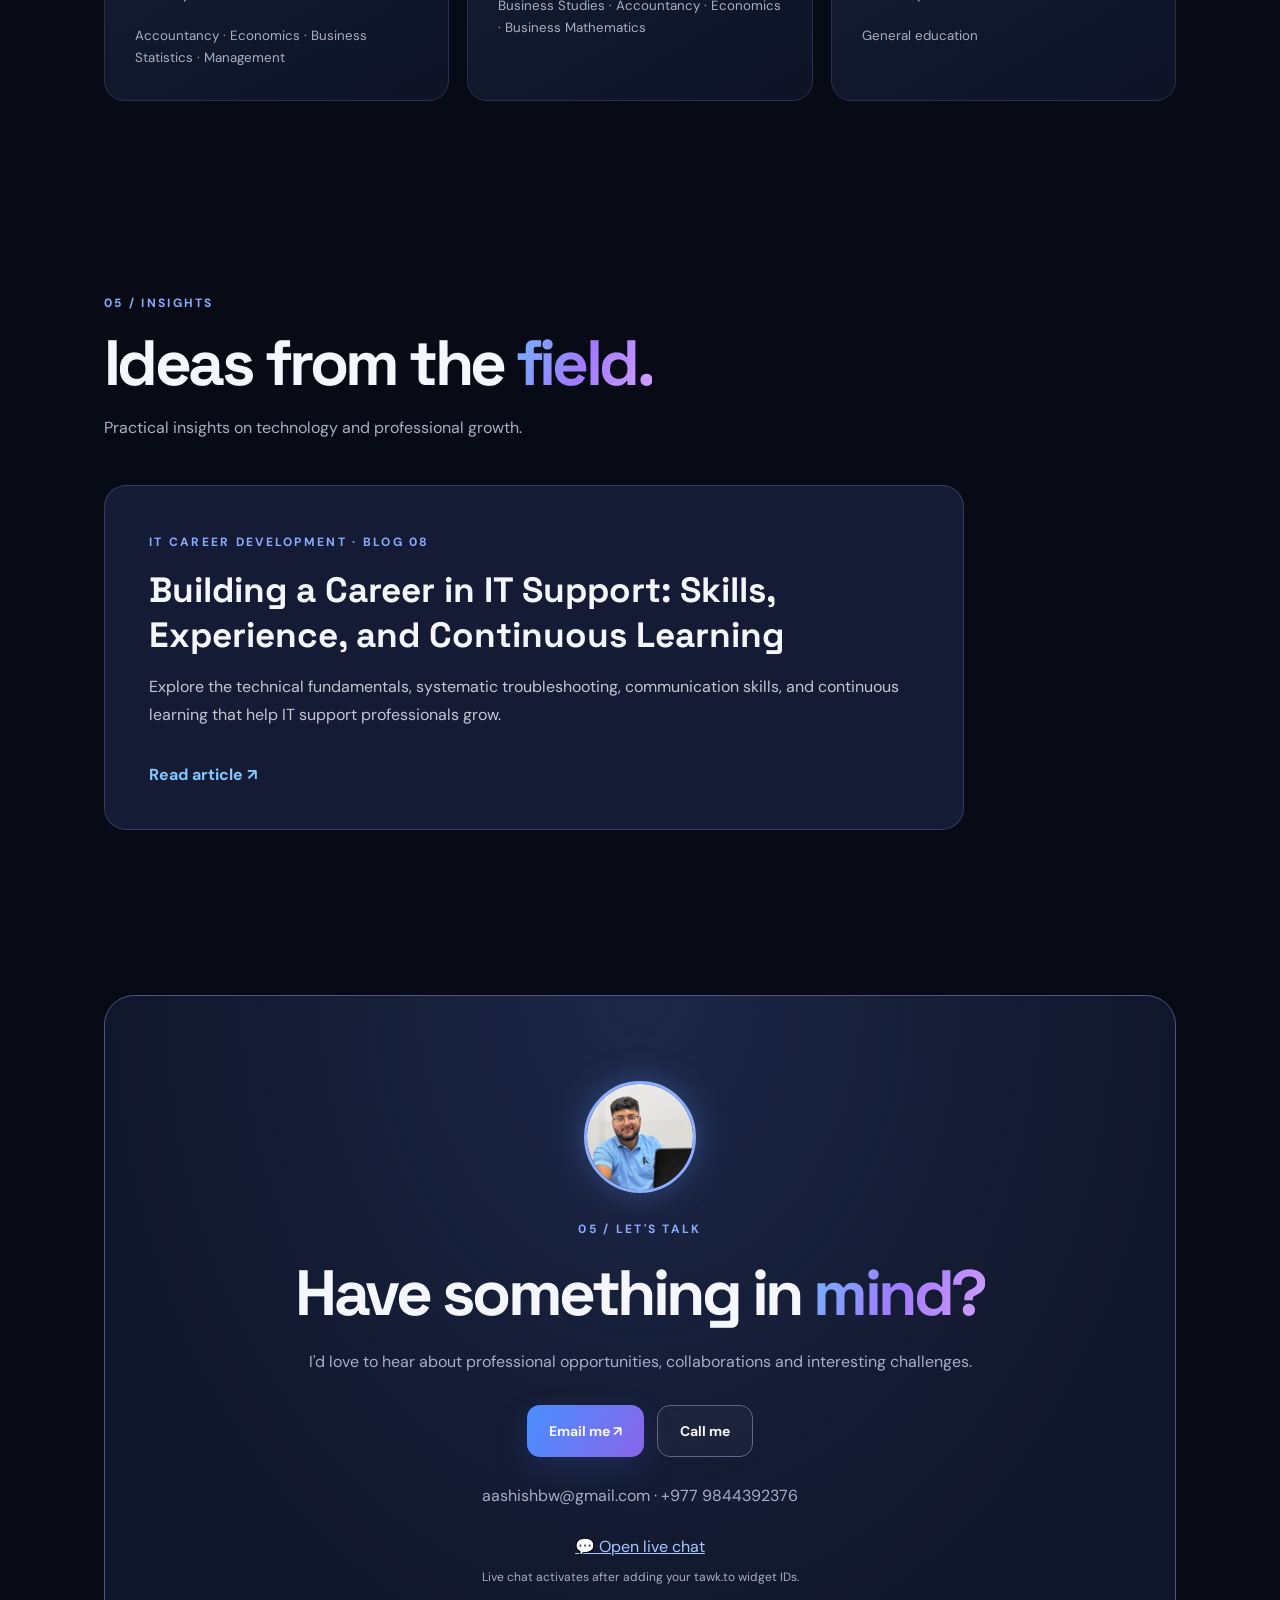
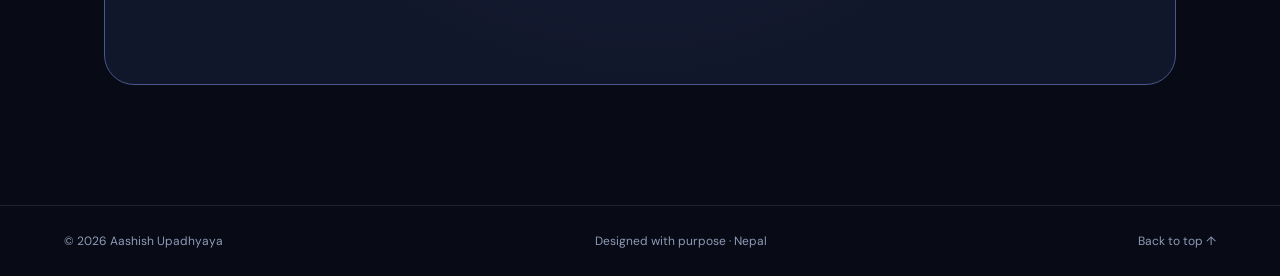
==== commit 0af7c5d7: "Add files via upload" ====
--- a/Index.html
+++ b/Index.html
@@ -29,7 +29,21 @@
 #about .about-philosophy strong{display:block;margin-bottom:6px;color:#b6aaff}
 @media(max-width:800px){#about .about-grid{grid-template-columns:1fr;gap:28px}#about .about-visual{position:static;display:grid;grid-template-columns:minmax(0,1fr) minmax(0,1fr);gap:16px;align-items:stretch}#about .about-photo{height:100%;max-height:360px;min-height:250px}#about .about-panel{margin:0;padding:18px}#about .about-copy{max-width:none}}
 @media(max-width:520px){#about .about-visual{grid-template-columns:1fr}#about .about-photo{height:340px;min-height:0;aspect-ratio:auto}#about .about-panel{grid-template-columns:1fr}#about .about-copy .about-paragraph{font-size:15px;line-height:1.75}#about .about-philosophy{padding:18px}}
-</style></head><body><div class="glow glow-a"></div><div class="glow glow-b"></div><header class="nav"><a class="brand" href="#home"><span class="brand-icon">AU</span> Aashish<span class="accent">.</span></a><button aria-expanded="false" aria-label="Toggle menu" class="menu" id="menu">☰</button><nav id="links"><a href="#about">About</a><a href="#experience">Experience</a><a href="#skills">Skills</a><a href="#education">Education</a><a href="#blog">Blog</a><a href="#contact">Contact</a></nav><a class="nav-cta" download="" href="./Aashish_Upadhyaya_CV.pdf">Download CV ↗</a></header><main><section class="hero section" id="home"><div class="hero-copy reveal"><div class="eyebrow"><span class="pulse"></span> Available for professional connections</div><p class="intro">Hello, I'm</p><h1>Aashish<br/><span class="gradient">Upadhyaya.</span></h1><p class="type-row">I work in <span id="type"></span><span class="cursor">|</span></p><p class="lead">Support Manager and multidisciplinary technology professional with experience across IT operations, technical support, finance and business systems.</p><div class="actions"><a class="btn primary" href="#experience">Explore my experience <span>↗</span></a><a class="btn outline" href="#contact">Let's connect</a></div><div class="mini-stats"><div><strong>IT</strong><span>Operations</span></div><div><strong>Tech</strong><span>Support</span></div><div><strong>Finance</strong><span>&amp; Systems</span></div></div></div><div class="hero-visual reveal"><div class="orbit orbit-one"></div><div class="orbit orbit-two"></div><div class="hero-card"><img alt="Aashish Upadhyaya working at a laptop" class="avatar hero-photo" loading="eager" src="./hero-profile.jpg"/><div class="status"><span class="pulse"></span> CURRENT ROLE</div><h2>Support Manager</h2><p>Devanasoft Pvt. Ltd.</p><div class="card-line"></div><div class="chips"><span>Technology</span><span>Leadership</span><span>Support</span></div></div><div class="float-chip chip-top">✦ Problem solver</div><div class="float-chip chip-bottom">⚡ IT &amp; Business</div></div><a class="scroll-hint" href="#about">SCROLL TO EXPLORE ↓</a></section><section class="section content-section" id="about"><div class="section-heading reveal"><span class="kicker">01 / ABOUT</span><h2>Where technology meets <span class="gradient">business.</span></h2></div><div class="about-grid"><div class="about-visual reveal"><img alt="Aashish Upadhyaya in a formal suit" class="about-photo reveal" loading="lazy" src="./about-profile.jpg"/><div class="about-panel reveal"><span>BASED IN</span><strong>Kathmandu, Nepal</strong><span>FOCUS</span><strong>Support • IT • Operations</strong><span>OPEN TO</span><strong>Professional collaboration</strong></div></div><div class="about-copy"><div class="about-copy-label">SUPPORT MANAGER  /  IT PROFESSIONAL</div><p class="body-large reveal about-paragraph">Hi, I'm <strong>Aashish Upadhyaya</strong>, an IT professional and Support Manager with a strong background in IT support, computer networking, software troubleshooting, and technology-driven business operations.</p><p class="body-large reveal about-paragraph">With experience across cooperative banking, financial services, education, and IT service management, I specialize in troubleshooting technical issues, supporting business applications, maintaining IT systems, and helping organizations operate more efficiently through technology.</p><p class="body-large reveal about-paragraph">My professional journey has allowed me to work across technical support, IT department management, finance and technical operations, and banking environments. I enjoy solving complex problems, learning new technologies, and finding practical solutions that connect technical requirements with real business needs.</p><p class="body-large reveal about-paragraph">My technical skill set includes computer hardware and maintenance, networking, software support, Microsoft Office applications, and website development, supported by my CCNA and hardware repair knowledge.</p><p class="body-large reveal about-paragraph">I believe technology is most valuable when it simplifies work, improves reliability, and creates meaningful results. My goal is to continue growing as an IT professional while contributing to innovative solutions that help businesses become more efficient, secure, and technology-driven.</p><p class="about-philosophy reveal"><strong>My Philosophy: </strong>Where technology meets business, possibilities become solutions.</p></div></div></section><section class="section content-section" id="experience"><div class="section-heading reveal"><span class="kicker">02 / CAREER</span><h2>Experience that <span class="gradient">delivers.</span></h2><p>Roles and internships listed in my curriculum vitae. Dates are shown where available.</p></div><div class="timeline"><article class="job reveal"><div class="job-dot"></div><div class="job-content"><div class="job-head"><h3>Support Manager</h3><span class="tag tag-current">Current</span></div><p class="org">Devanasoft Pvt. Ltd. · Gatthaghar, Kathmandu</p><p>Technical support, customer issue resolution and operational coordination.</p></div></article><article class="job reveal"><div class="job-dot"></div><div class="job-content"><div class="job-head"><h3>Finance &amp; Technical Head</h3><span class="tag">2+ years</span></div><p class="org">Abroad Education Consultancy Services Pvt. Ltd. · Bagbazar, Kathmandu</p></div></article><article class="job reveal"><div class="job-dot"></div><div class="job-content"><div class="job-head"><h3>Head of IT Department</h3><span class="tag">4+ years</span></div><p class="org">Royal Multipurpose Cooperative Society · Basundhara, Kathmandu</p></div></article><article class="job reveal"><div class="job-dot"></div><div class="job-content"><div class="job-head"><h3>IT Intern</h3><span class="tag">3 months</span></div><p class="org">Muktinath Bikas Bank · Corporate Office, Kamaladi</p></div></article><article class="job reveal"><div class="job-dot"></div><div class="job-content"><div class="job-head"><h3>Banking Intern</h3><span class="tag">7 months</span></div><p class="org">Agricultural Development Bank Ltd. · Ishworpur, Sarlahi</p></div></article><article class="job reveal"><div class="job-dot"></div><div class="job-content"><div class="job-head"><h3>Computer Incharge &amp; IT Technical Head</h3><span class="tag">5 years</span></div><p class="org">Ideal Co-Ed. Academy · Lalbandi, Sarlahi</p></div></article><article class="job reveal"><div class="job-dot"></div><div class="job-content"><div class="job-head"><h3>Junior Assistant &amp; Remittance Officer</h3><span class="tag">2 years</span></div><p class="org">Shree Phooljor Baba Saving &amp; Credit Cooperative Society · Sarlahi</p></div></article></div></section><section class="section content-section" id="skills"><div class="section-heading reveal"><span class="kicker">03 / EXPERTISE</span><h2>My professional <span class="gradient">toolkit.</span></h2></div><div class="skills-grid"><div class="skill-card reveal"><span class="skill-icon">⌘</span><h3>IT &amp; Networking</h3><p>Networking, CCNA knowledge, computer hardware repair and troubleshooting.</p></div><div class="skill-card reveal"><span class="skill-icon">⚙</span><h3>Systems &amp; Support</h3><p>Software operations, banking systems, school management software and user support.</p></div><div class="skill-card reveal"><span class="skill-icon">▤</span><h3>Office Productivity</h3><p>Microsoft Word, Excel, PowerPoint, email and internet tools.</p></div><div class="skill-card reveal"><span class="skill-icon">✦</span><h3>Creative &amp; Web</h3><p>Website development, Photoshop, CorelDRAW, PageMaker and FreeHand.</p></div><div class="skill-card reveal"><span class="skill-icon">↗</span><h3>Business Operations</h3><p>Financial operations, remittance, IT administration and cross-functional coordination.</p></div><div class="skill-card reveal"><span class="skill-icon">◎</span><h3>Team Support</h3><p>Technical leadership, service coordination and practical problem-solving.</p></div></div></section><section class="section content-section" id="education"><div class="section-heading reveal"><span class="kicker">04 / EDUCATION</span><h2>Foundations for <span class="gradient">growth.</span></h2></div><div class="edu-grid"><div class="edu-card reveal"><span class="edu-type">BACHELOR'S</span><h3>Bachelor in Business Studies (BBS)</h3><p>Shree Narayan Multiple Campus · Ishworpur, Sarlahi</p><small>Accountancy · Economics · Business Statistics · Management</small></div><div class="edu-card reveal"><span class="edu-type">HIGHER SECONDARY</span><h3>Intermediate (+2)</h3><p>Shree Narayan Multiple Campus · Ishworpur, Sarlahi</p><small>Business Studies · Accountancy · Economics · Business Mathematics</small></div><div class="edu-card reveal"><span class="edu-type">SECONDARY</span><h3>School Leaving Certificate (SLC)</h3><p>Gyanodaya Secondary English School · Ishworpur, Sarlahi</p><small>General education</small></div></div></section><section class="section content-section" id="blog"><div class="section-heading reveal"><span class="kicker">05 / INSIGHTS</span><h2>Ideas from the <span class="gradient">field.</span></h2><p>Practical insights on technology and professional growth.</p></div><a class="blog-feature reveal" href="./blog/building-an-it-support-career/" style="display:block;text-decoration:none;color:inherit;background:rgba(24,32,59,.84);border:1px solid rgba(132,154,255,.25);border-radius:22px;padding:clamp(24px,4vw,44px);max-width:860px;transition:transform .25s,border-color .25s"><span class="kicker">IT CAREER DEVELOPMENT · BLOG 08</span><h3 style="font-size:clamp(1.5rem,3vw,2.2rem);margin:16px 0">Building a Career in IT Support: Skills, Experience, and Continuous Learning</h3><p style="opacity:.78;line-height:1.7">Explore the technical fundamentals, systematic troubleshooting, communication skills, and continuous learning that help IT support professionals grow.</p><strong style="display:inline-block;margin-top:20px;color:#83c8ff">Read article ↗</strong></a></section><section class="section contact-section" id="contact"><div class="contact-box reveal"><img alt="Professional headshot of Aashish Upadhyaya" class="contact-photo" loading="lazy" src="./formal-profile.jpg"/><span class="kicker">05 / LET'S TALK</span><h2>Have something in <span class="gradient">mind?</span></h2><p>I'd love to hear about professional opportunities, collaborations and interesting challenges.</p><div class="actions center"><a class="btn primary" href="mailto:aashishbw@gmail.com">Email me ↗</a><a class="btn outline" href="tel:+9779844392376">Call me</a></div><p class="contact-email">aashishbw@gmail.com · +977 9844392376</p><button class="chat-link" id="chatButton" type="button">💬 Open live chat</button><p class="chat-note" id="chatNote">Live chat activates after adding your tawk.to widget IDs.</p></div></section></main><footer><span>© <span id="year"></span> Aashish Upadhyaya</span><span>Designed with purpose · Nepal</span><a href="#home">Back to top ↑</a></footer><script src="script.js"></script><!-- Floating WhatsApp contact -->
+</style><style>
+/* About layout: readable copy left, portrait and details right */
+#about .about-grid{display:grid;grid-template-columns:minmax(0,1.35fr) minmax(300px,.85fr);gap:clamp(28px,4vw,58px);align-items:start;max-width:1180px}
+#about .about-copy{grid-column:1;grid-row:1;max-width:none;width:100%}
+#about .about-visual{grid-column:2;grid-row:1;position:static;top:auto;display:flex;flex-direction:column;gap:16px;align-self:start}
+#about .about-photo{width:100%;height:auto;max-height:500px;aspect-ratio:4/5;object-fit:cover;object-position:center 28%;margin:0}
+#about .about-panel{position:static;transform:none;inset:auto;margin:0;width:100%;max-width:none;display:flex;flex-direction:column;gap:6px;padding:24px}
+#about .about-panel span:not(:first-child){margin-top:12px}
+#about .about-copy-label{margin-bottom:14px}
+#about .about-copy .about-paragraph,#about .about-copy .body-large{margin:0 0 12px !important;padding:0 !important;line-height:1.65 !important;font-size:clamp(15px,1.1vw,17px) !important;max-width:none}
+#about .about-copy .about-paragraph:first-of-type{font-size:clamp(16px,1.2vw,19px) !important;line-height:1.65 !important}
+#about .about-philosophy{margin:18px 0 0;padding:18px 22px;line-height:1.55}
+@media(max-width:850px){#about .about-grid{grid-template-columns:1fr;gap:24px}#about .about-copy,#about .about-visual{grid-column:1;grid-row:auto}#about .about-visual{display:grid;grid-template-columns:1fr 1fr;align-items:stretch}#about .about-photo{height:100%;max-height:370px;min-height:0;aspect-ratio:auto}#about .about-panel{height:100%}}
+@media(max-width:560px){#about .about-visual{display:flex;flex-direction:column}#about .about-photo{height:auto;max-height:420px;aspect-ratio:4/5}#about .about-panel{height:auto}}
+</style></head><body><div class="glow glow-a"></div><div class="glow glow-b"></div><header class="nav"><a class="brand" href="#home"><span class="brand-icon">AU</span> Aashish<span class="accent">.</span></a><button aria-expanded="false" aria-label="Toggle menu" class="menu" id="menu">☰</button><nav id="links"><a href="#about">About</a><a href="#experience">Experience</a><a href="#skills">Skills</a><a href="#education">Education</a><a href="#blog">Blog</a><a href="#contact">Contact</a></nav><a class="nav-cta" download="" href="./Aashish_Upadhyaya_CV.pdf">Download CV ↗</a></header><main><section class="hero section" id="home"><div class="hero-copy reveal"><div class="eyebrow"><span class="pulse"></span> Available for professional connections</div><p class="intro">Hello, I'm</p><h1>Aashish<br/><span class="gradient">Upadhyaya.</span></h1><p class="type-row">I work in <span id="type"></span><span class="cursor">|</span></p><p class="lead">Support Manager and multidisciplinary technology professional with experience across IT operations, technical support, finance and business systems.</p><div class="actions"><a class="btn primary" href="#experience">Explore my experience <span>↗</span></a><a class="btn outline" href="#contact">Let's connect</a></div><div class="mini-stats"><div><strong>IT</strong><span>Operations</span></div><div><strong>Tech</strong><span>Support</span></div><div><strong>Finance</strong><span>&amp; Systems</span></div></div></div><div class="hero-visual reveal"><div class="orbit orbit-one"></div><div class="orbit orbit-two"></div><div class="hero-card"><img alt="Aashish Upadhyaya working at a laptop" class="avatar hero-photo" loading="eager" src="./hero-profile.jpg"/><div class="status"><span class="pulse"></span> CURRENT ROLE</div><h2>Support Manager</h2><p>Devanasoft Pvt. Ltd.</p><div class="card-line"></div><div class="chips"><span>Technology</span><span>Leadership</span><span>Support</span></div></div><div class="float-chip chip-top">✦ Problem solver</div><div class="float-chip chip-bottom">⚡ IT &amp; Business</div></div><a class="scroll-hint" href="#about">SCROLL TO EXPLORE ↓</a></section><section class="section content-section" id="about"><div class="section-heading reveal"><span class="kicker">01 / ABOUT</span><h2>Where technology meets <span class="gradient">business.</span></h2></div><div class="about-grid"><div class="about-copy"><div class="about-copy-label">SUPPORT MANAGER  /  IT PROFESSIONAL</div><p class="body-large reveal about-paragraph">Hi, I'm <strong>Aashish Upadhyaya</strong>, an IT professional and Support Manager with a strong background in IT support, computer networking, software troubleshooting, and technology-driven business operations.</p><p class="body-large reveal about-paragraph">With experience across cooperative banking, financial services, education, and IT service management, I specialize in troubleshooting technical issues, supporting business applications, maintaining IT systems, and helping organizations operate more efficiently through technology.</p><p class="body-large reveal about-paragraph">My professional journey has allowed me to work across technical support, IT department management, finance and technical operations, and banking environments. I enjoy solving complex problems, learning new technologies, and finding practical solutions that connect technical requirements with real business needs.</p><p class="body-large reveal about-paragraph">My technical skill set includes computer hardware and maintenance, networking, software support, Microsoft Office applications, and website development, supported by my CCNA and hardware repair knowledge.</p><p class="body-large reveal about-paragraph">I believe technology is most valuable when it simplifies work, improves reliability, and creates meaningful results. My goal is to continue growing as an IT professional while contributing to innovative solutions that help businesses become more efficient, secure, and technology-driven.</p><p class="about-philosophy reveal"><strong>My Philosophy: </strong>Where technology meets business, possibilities become solutions.</p></div><div class="about-visual reveal"><img alt="Aashish Upadhyaya in a formal suit" class="about-photo reveal" loading="lazy" src="./about-profile.jpg"/><div class="about-panel reveal"><span>BASED IN</span><strong>Kathmandu, Nepal</strong><span>FOCUS</span><strong>Support • IT • Operations</strong><span>OPEN TO</span><strong>Professional collaboration</strong></div></div></div></section><section class="section content-section" id="experience"><div class="section-heading reveal"><span class="kicker">02 / CAREER</span><h2>Experience that <span class="gradient">delivers.</span></h2><p>Roles and internships listed in my curriculum vitae. Dates are shown where available.</p></div><div class="timeline"><article class="job reveal"><div class="job-dot"></div><div class="job-content"><div class="job-head"><h3>Support Manager</h3><span class="tag tag-current">Current</span></div><p class="org">Devanasoft Pvt. Ltd. · Gatthaghar, Kathmandu</p><p>Technical support, customer issue resolution and operational coordination.</p></div></article><article class="job reveal"><div class="job-dot"></div><div class="job-content"><div class="job-head"><h3>Finance &amp; Technical Head</h3><span class="tag">2+ years</span></div><p class="org">Abroad Education Consultancy Services Pvt. Ltd. · Bagbazar, Kathmandu</p></div></article><article class="job reveal"><div class="job-dot"></div><div class="job-content"><div class="job-head"><h3>Head of IT Department</h3><span class="tag">4+ years</span></div><p class="org">Royal Multipurpose Cooperative Society · Basundhara, Kathmandu</p></div></article><article class="job reveal"><div class="job-dot"></div><div class="job-content"><div class="job-head"><h3>IT Intern</h3><span class="tag">3 months</span></div><p class="org">Muktinath Bikas Bank · Corporate Office, Kamaladi</p></div></article><article class="job reveal"><div class="job-dot"></div><div class="job-content"><div class="job-head"><h3>Banking Intern</h3><span class="tag">7 months</span></div><p class="org">Agricultural Development Bank Ltd. · Ishworpur, Sarlahi</p></div></article><article class="job reveal"><div class="job-dot"></div><div class="job-content"><div class="job-head"><h3>Computer Incharge &amp; IT Technical Head</h3><span class="tag">5 years</span></div><p class="org">Ideal Co-Ed. Academy · Lalbandi, Sarlahi</p></div></article><article class="job reveal"><div class="job-dot"></div><div class="job-content"><div class="job-head"><h3>Junior Assistant &amp; Remittance Officer</h3><span class="tag">2 years</span></div><p class="org">Shree Phooljor Baba Saving &amp; Credit Cooperative Society · Sarlahi</p></div></article></div></section><section class="section content-section" id="skills"><div class="section-heading reveal"><span class="kicker">03 / EXPERTISE</span><h2>My professional <span class="gradient">toolkit.</span></h2></div><div class="skills-grid"><div class="skill-card reveal"><span class="skill-icon">⌘</span><h3>IT &amp; Networking</h3><p>Networking, CCNA knowledge, computer hardware repair and troubleshooting.</p></div><div class="skill-card reveal"><span class="skill-icon">⚙</span><h3>Systems &amp; Support</h3><p>Software operations, banking systems, school management software and user support.</p></div><div class="skill-card reveal"><span class="skill-icon">▤</span><h3>Office Productivity</h3><p>Microsoft Word, Excel, PowerPoint, email and internet tools.</p></div><div class="skill-card reveal"><span class="skill-icon">✦</span><h3>Creative &amp; Web</h3><p>Website development, Photoshop, CorelDRAW, PageMaker and FreeHand.</p></div><div class="skill-card reveal"><span class="skill-icon">↗</span><h3>Business Operations</h3><p>Financial operations, remittance, IT administration and cross-functional coordination.</p></div><div class="skill-card reveal"><span class="skill-icon">◎</span><h3>Team Support</h3><p>Technical leadership, service coordination and practical problem-solving.</p></div></div></section><section class="section content-section" id="education"><div class="section-heading reveal"><span class="kicker">04 / EDUCATION</span><h2>Foundations for <span class="gradient">growth.</span></h2></div><div class="edu-grid"><div class="edu-card reveal"><span class="edu-type">BACHELOR'S</span><h3>Bachelor in Business Studies (BBS)</h3><p>Shree Narayan Multiple Campus · Ishworpur, Sarlahi</p><small>Accountancy · Economics · Business Statistics · Management</small></div><div class="edu-card reveal"><span class="edu-type">HIGHER SECONDARY</span><h3>Intermediate (+2)</h3><p>Shree Narayan Multiple Campus · Ishworpur, Sarlahi</p><small>Business Studies · Accountancy · Economics · Business Mathematics</small></div><div class="edu-card reveal"><span class="edu-type">SECONDARY</span><h3>School Leaving Certificate (SLC)</h3><p>Gyanodaya Secondary English School · Ishworpur, Sarlahi</p><small>General education</small></div></div></section><section class="section content-section" id="blog"><div class="section-heading reveal"><span class="kicker">05 / INSIGHTS</span><h2>Ideas from the <span class="gradient">field.</span></h2><p>Practical insights on technology and professional growth.</p></div><a class="blog-feature reveal" href="./blog/building-an-it-support-career/" style="display:block;text-decoration:none;color:inherit;background:rgba(24,32,59,.84);border:1px solid rgba(132,154,255,.25);border-radius:22px;padding:clamp(24px,4vw,44px);max-width:860px;transition:transform .25s,border-color .25s"><span class="kicker">IT CAREER DEVELOPMENT · BLOG 08</span><h3 style="font-size:clamp(1.5rem,3vw,2.2rem);margin:16px 0">Building a Career in IT Support: Skills, Experience, and Continuous Learning</h3><p style="opacity:.78;line-height:1.7">Explore the technical fundamentals, systematic troubleshooting, communication skills, and continuous learning that help IT support professionals grow.</p><strong style="display:inline-block;margin-top:20px;color:#83c8ff">Read article ↗</strong></a></section><section class="section contact-section" id="contact"><div class="contact-box reveal"><img alt="Professional headshot of Aashish Upadhyaya" class="contact-photo" loading="lazy" src="./formal-profile.jpg"/><span class="kicker">05 / LET'S TALK</span><h2>Have something in <span class="gradient">mind?</span></h2><p>I'd love to hear about professional opportunities, collaborations and interesting challenges.</p><div class="actions center"><a class="btn primary" href="mailto:aashishbw@gmail.com">Email me ↗</a><a class="btn outline" href="tel:+9779844392376">Call me</a></div><p class="contact-email">aashishbw@gmail.com · +977 9844392376</p><button class="chat-link" id="chatButton" type="button">💬 Open live chat</button><p class="chat-note" id="chatNote">Live chat activates after adding your tawk.to widget IDs.</p></div></section></main><footer><span>© <span id="year"></span> Aashish Upadhyaya</span><span>Designed with purpose · Nepal</span><a href="#home">Back to top ↑</a></footer><script src="script.js"></script><!-- Floating WhatsApp contact -->
 <a aria-label="Chat with Aashish on WhatsApp" class="whatsapp-float" href="https://wa.me/9779844392376?text=Hello%20Aashish%2C%20I%20visited%20your%20portfolio%20website." rel="noopener noreferrer" target="_blank" title="Chat on WhatsApp">
 <svg aria-hidden="true" viewbox="0 0 32 32" xmlns="http://www.w3.org/2000/svg"><path d="M16 .8A15.1 15.1 0 0 0 3 23.7L.9 31l7.5-2A15.2 15.2 0 1 0 16 .8zm0 27.5a12.3 12.3 0 0 1-6.3-1.7l-.5-.3-4.4 1.2 1.2-4.3-.3-.5A12.4 12.4 0 1 1 16 28.3zm6.8-9.3c-.4-.2-2.2-1.1-2.6-1.2-.3-.1-.6-.2-.8.2-.3.4-1 1.2-1.2 1.4-.2.2-.4.3-.8.1-.4-.2-1.6-.6-3-1.9-1.1-1-1.9-2.2-2.1-2.6-.2-.4 0-.6.2-.8l.6-.7c.2-.2.3-.4.4-.7.1-.2 0-.5 0-.7-.1-.2-.8-2-1.1-2.7-.3-.7-.6-.6-.8-.6h-.7c-.3 0-.7.1-1 .5s-1.3 1.3-1.3 3.1 1.3 3.6 1.5 3.6 3.6 5 5.1 2 1.4 3.6 1.9 4.8 2.1.7.1 1.4.1 2-.1.6-.2 2.2-.9 2.5-1.8.3-.9.3-1.7.2-1.8-.1-.2-.3-.3-.7-.5z"></path></svg>
 </a>
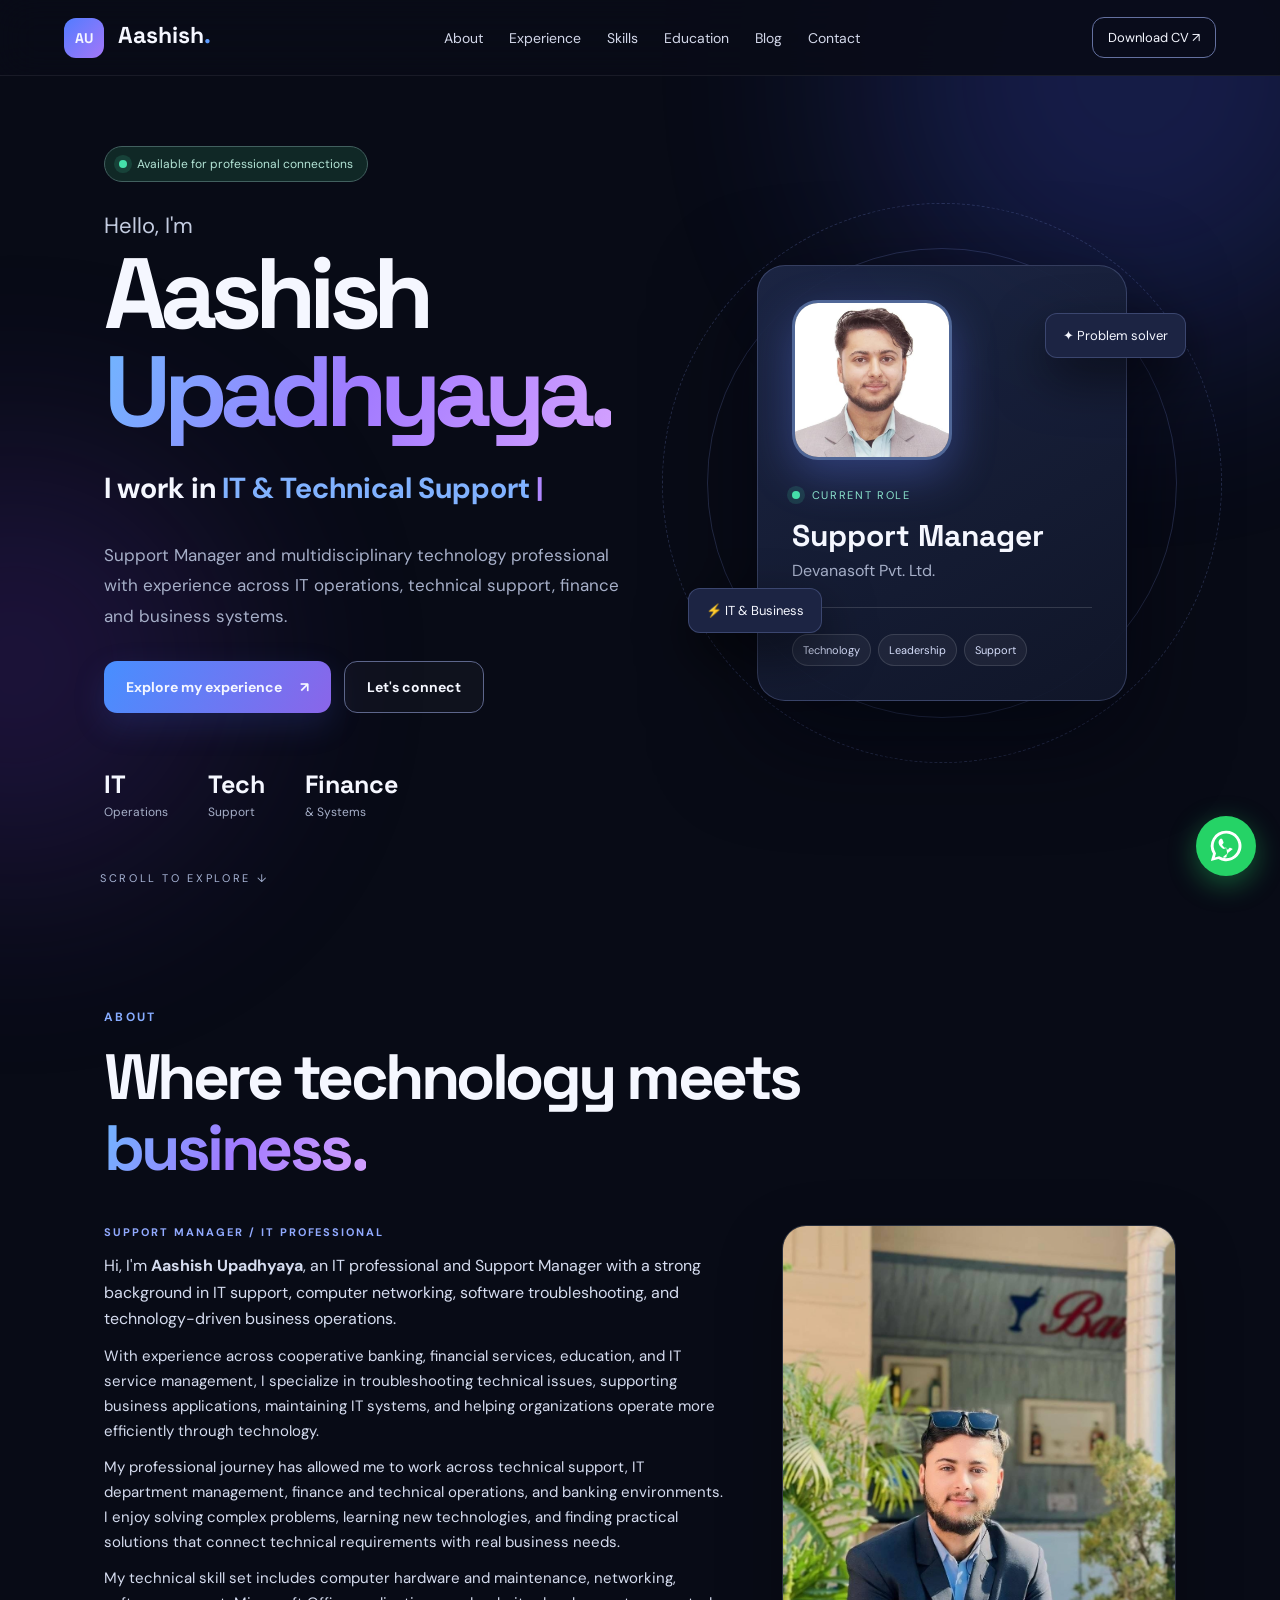
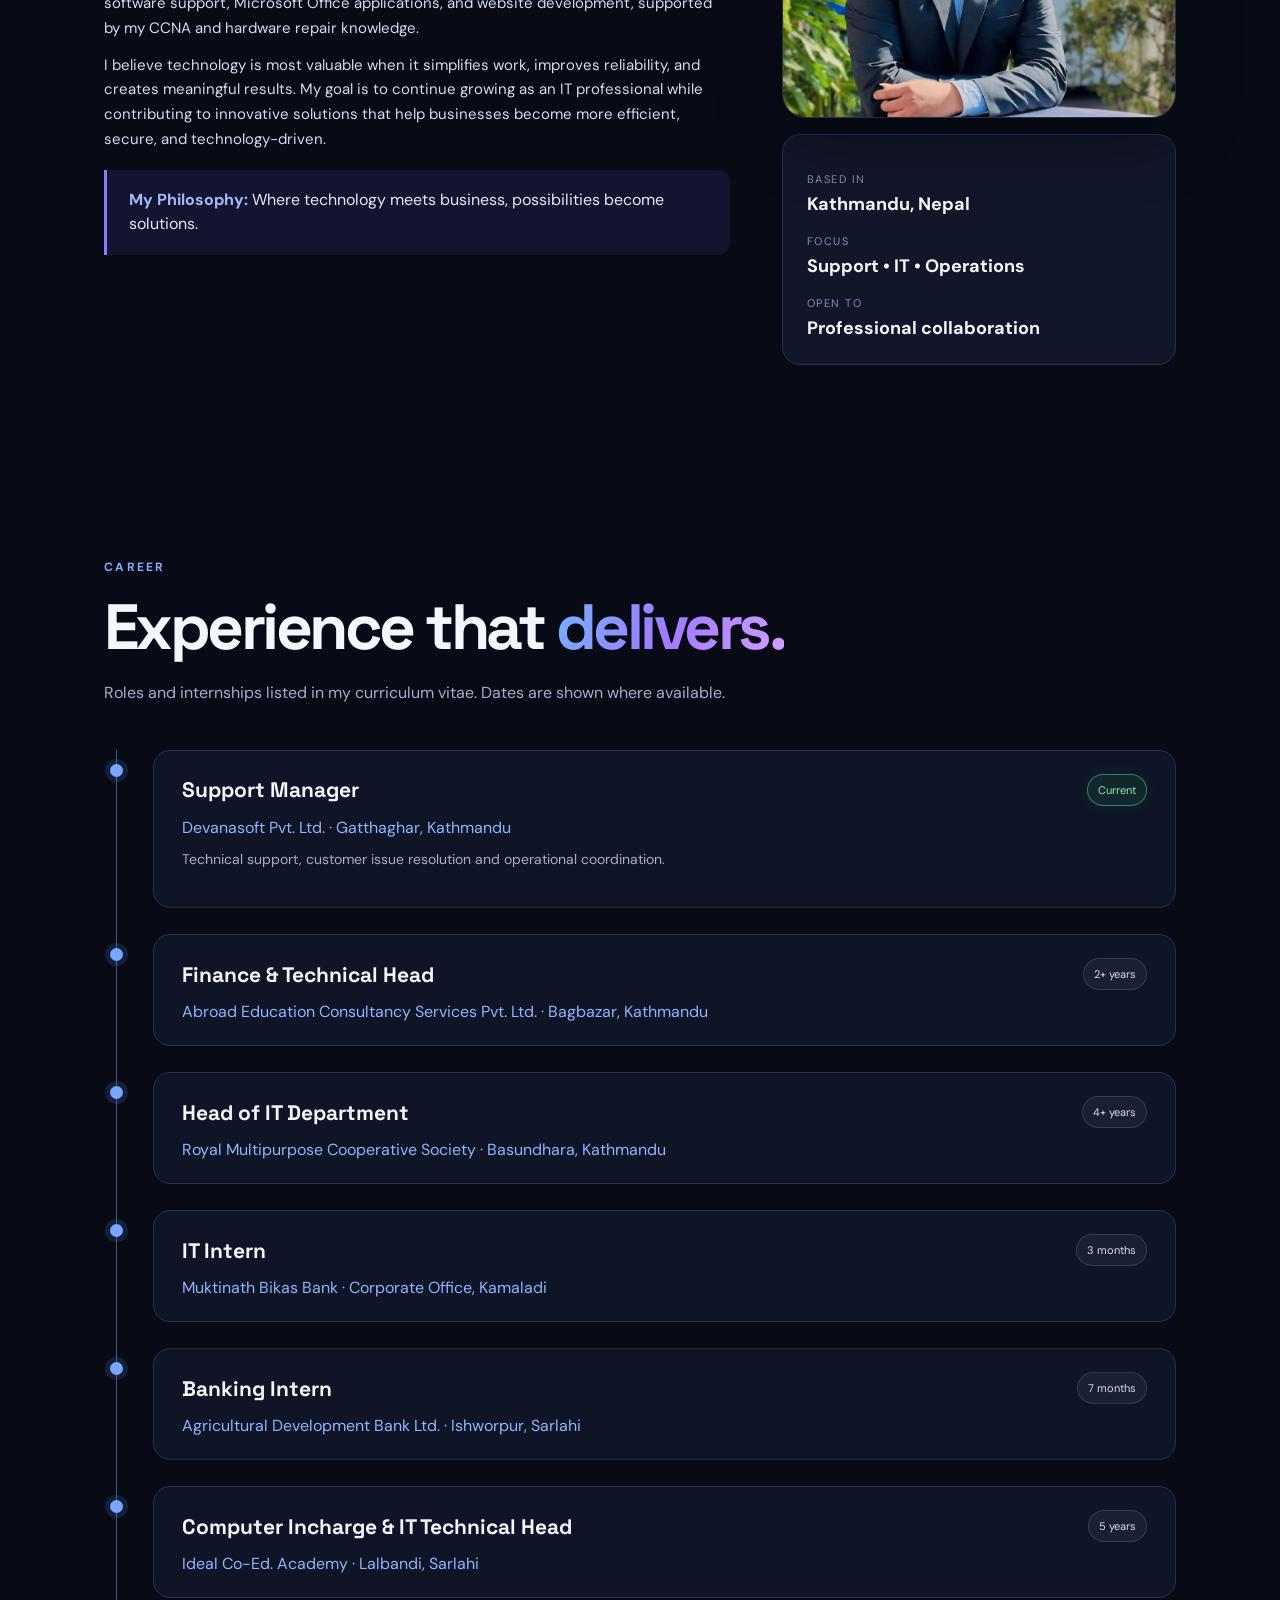
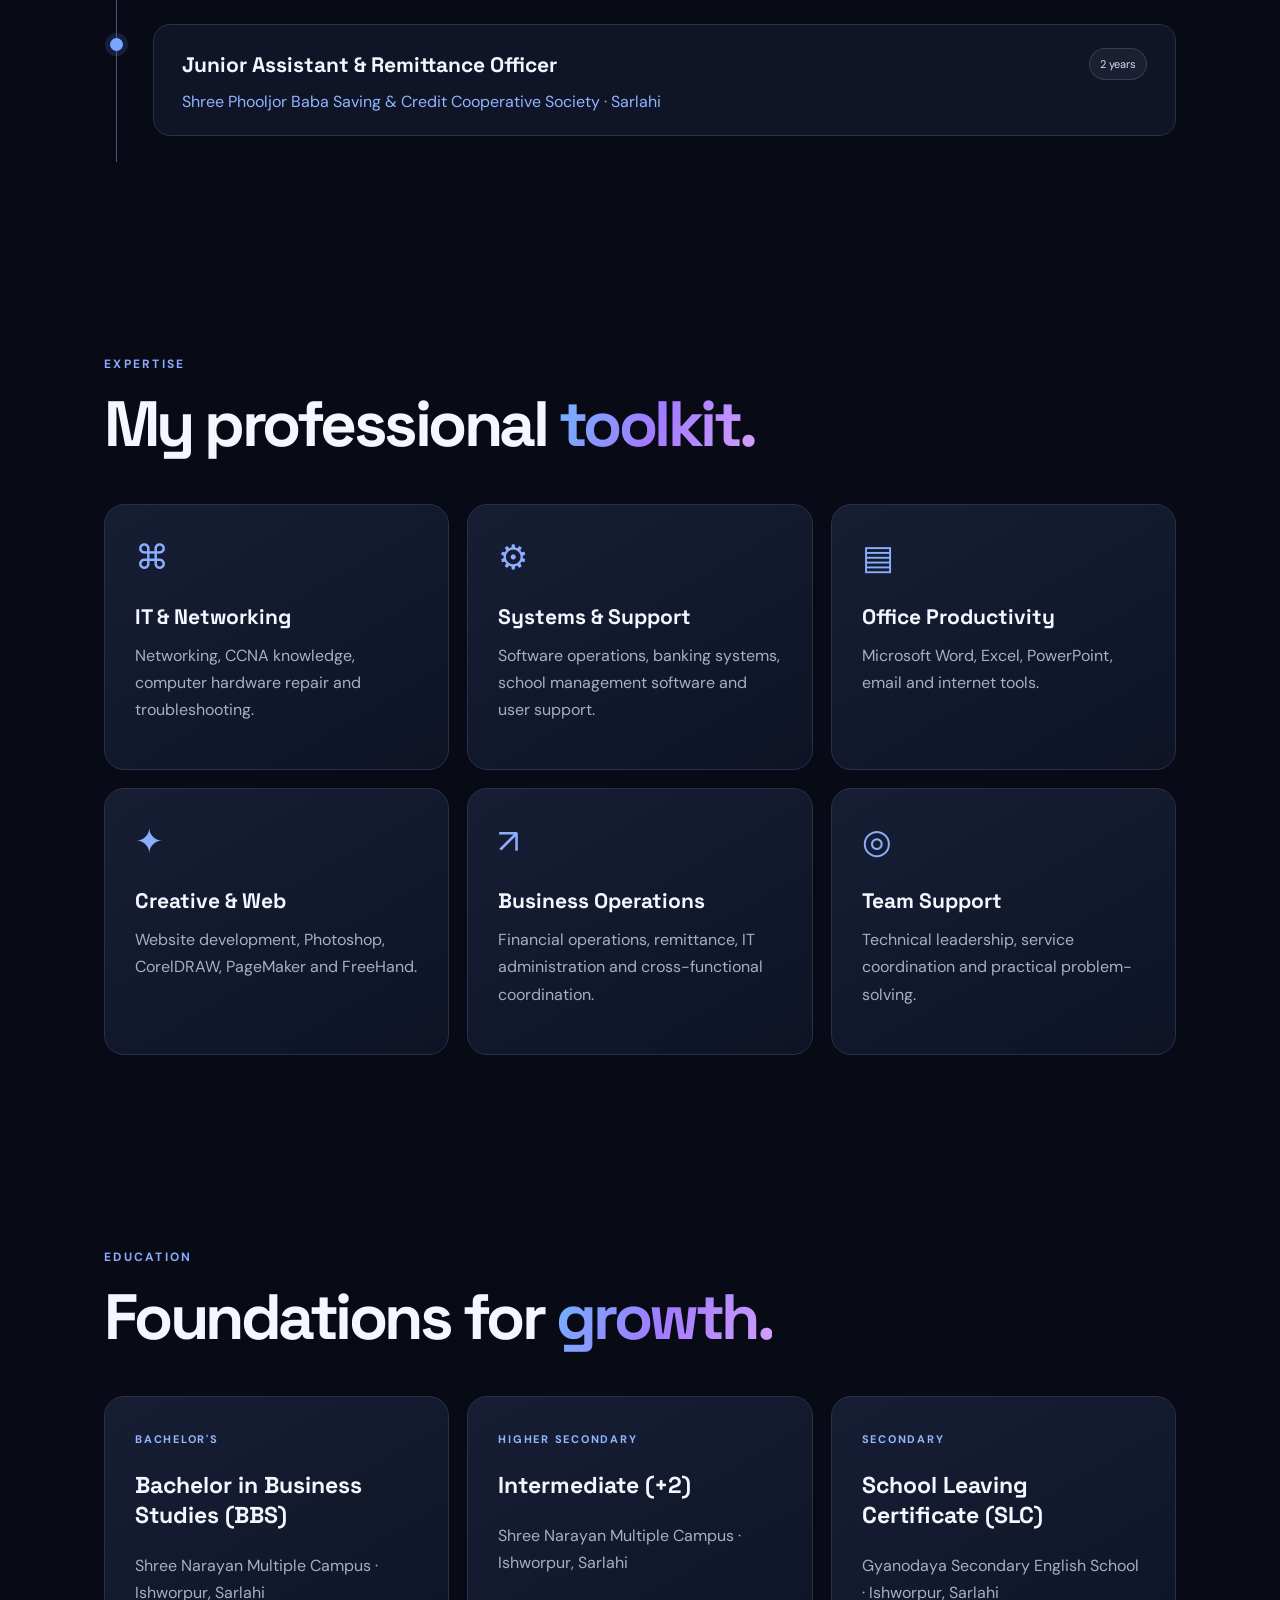
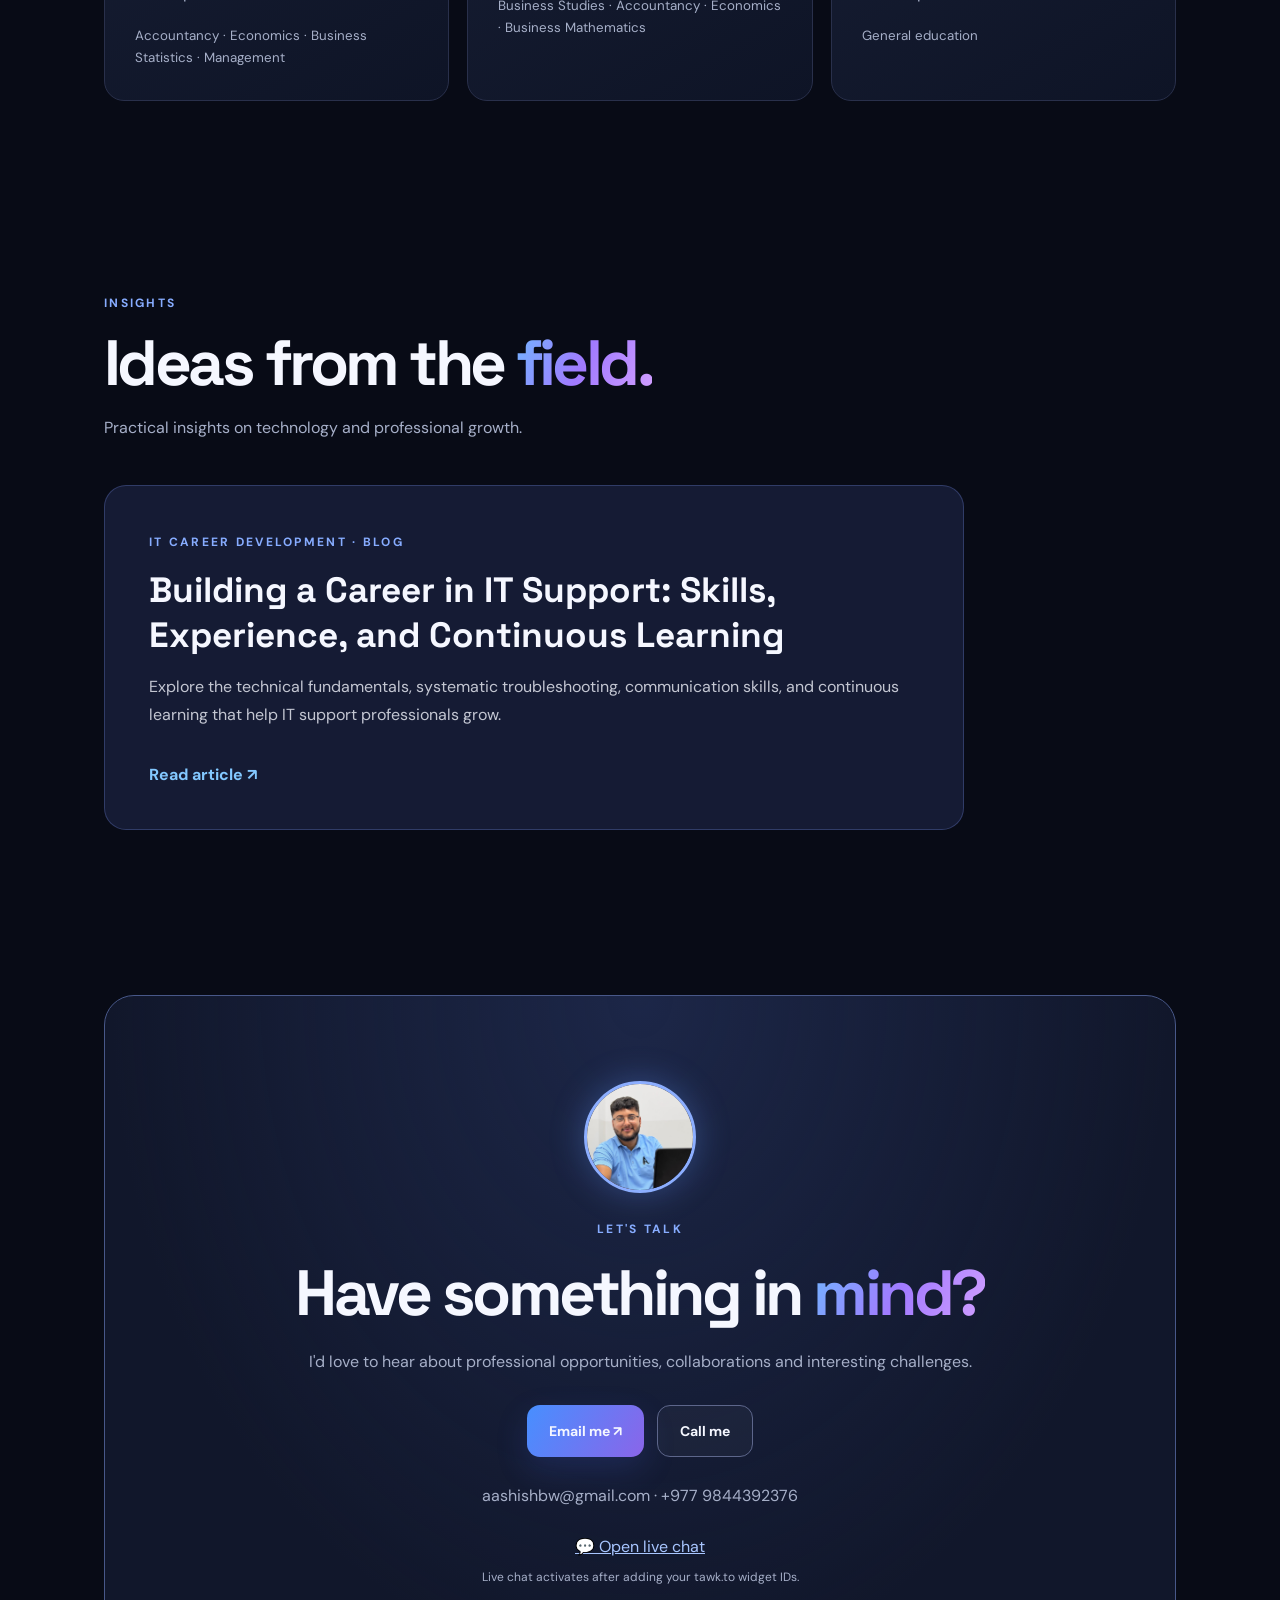
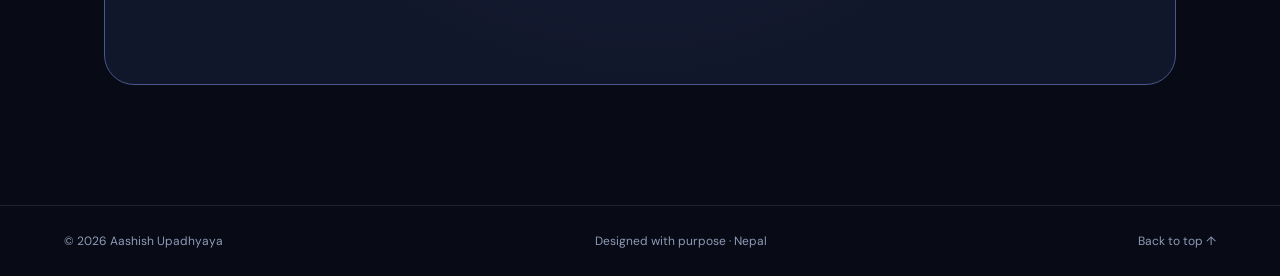
==== commit 36baa016: "01,02 replaced" ====
--- a/Index.html
+++ b/Index.html
@@ -1,50 +1,1018 @@
 <!DOCTYPE html>
-
-<html lang="en"><head><meta charset="utf-8"/><meta content="width=device-width, initial-scale=1" name="viewport"/><meta content="Aashish Upadhyaya — Support Manager, IT and technology professional in Nepal." name="description"/><title>Aashish Upadhyaya | Portfolio</title><link href="styles.css" rel="stylesheet"/><style>
-/* Floating WhatsApp shortcut — self-contained in index.html */
-.whatsapp-float{position:fixed;right:24px;bottom:24px;width:60px;height:60px;border-radius:50%;background:#25d366;color:#fff;display:flex;align-items:center;justify-content:center;z-index:9999;box-shadow:0 8px 28px rgba(37,211,102,.4);text-decoration:none;animation:wa-bob 3s ease-in-out infinite;transition:background .2s,scale .2s}
-.whatsapp-float:hover{background:#1db954;scale:1.08}.whatsapp-float:focus-visible{outline:3px solid white;outline-offset:4px}.whatsapp-float svg{width:32px;height:32px;fill:currentColor}
-@keyframes wa-bob{0%,100%{translate:0 0}50%{translate:0 -6px}}
-@media(max-width:768px){.whatsapp-float{right:18px;bottom:18px;width:54px;height:54px}}
-@media(prefers-reduced-motion:reduce){.whatsapp-float{animation:none}}
-</style><style>
-/* About Me — expanded biography */
-.about-story .about-paragraph { margin: 1.1rem 0; line-height: 1.85; font-size: clamp(1rem, 1.25vw, 1.12rem); }
-.about-story .about-paragraph strong { color: #f4f5ff; }
-.about-philosophy { margin: 1.5rem 0 0; padding: 1.15rem 1.3rem; border-left: 3px solid #8b7bff; border-radius: 0 12px 12px 0; background: rgba(120,110,255,.10); color: #e6e8ff; line-height: 1.7; }
-.about-philosophy strong { color: #a7b7ff; }
-</style><style>
-/* About section layout correction — self-contained in index.html */
-#about .section-heading{max-width:1050px;margin-bottom:42px}
-#about .about-grid{display:grid;grid-template-columns:minmax(260px,0.82fr) minmax(0,1.35fr);gap:clamp(28px,5vw,88px);align-items:start;width:100%;max-width:1120px;margin-inline:auto}
-#about .about-visual{position:sticky;top:115px;min-width:0}
-#about .about-photo{display:block;width:100%;height:auto;max-height:540px;aspect-ratio:4/5;object-fit:cover;object-position:center 30%;border-radius:24px;border:1px solid rgba(148,163,184,.24);box-shadow:0 22px 65px rgba(0,0,0,.26)}
-#about .about-panel{position:static;width:100%;max-width:none;margin-top:20px;display:grid;grid-template-columns:1fr;gap:6px;padding:24px;border-radius:18px;transform:none}
-#about .about-panel span:not(:first-child){margin-top:14px}
-#about .about-copy{min-width:0;max-width:700px}
-#about .about-copy-label{font-size:11px;letter-spacing:.18em;color:#91aaff;font-weight:700;margin:0 0 22px}
-#about .about-copy .about-paragraph{font-size:clamp(15px,1.25vw,18px);line-height:1.85;margin:0 0 20px;max-width:none;width:auto}
-#about .about-copy .about-paragraph:first-of-type{font-size:clamp(17px,1.5vw,21px);line-height:1.7;color:#eef2ff}
-#about .about-philosophy{margin:30px 0 0;padding:23px 26px;border-left:3px solid #8b79ff;border-radius:0 14px 14px 0;background:rgba(113,94,230,.12);font-size:16px;line-height:1.7}
-#about .about-philosophy strong{display:block;margin-bottom:6px;color:#b6aaff}
-@media(max-width:800px){#about .about-grid{grid-template-columns:1fr;gap:28px}#about .about-visual{position:static;display:grid;grid-template-columns:minmax(0,1fr) minmax(0,1fr);gap:16px;align-items:stretch}#about .about-photo{height:100%;max-height:360px;min-height:250px}#about .about-panel{margin:0;padding:18px}#about .about-copy{max-width:none}}
-@media(max-width:520px){#about .about-visual{grid-template-columns:1fr}#about .about-photo{height:340px;min-height:0;aspect-ratio:auto}#about .about-panel{grid-template-columns:1fr}#about .about-copy .about-paragraph{font-size:15px;line-height:1.75}#about .about-philosophy{padding:18px}}
-</style><style>
-/* About layout: readable copy left, portrait and details right */
-#about .about-grid{display:grid;grid-template-columns:minmax(0,1.35fr) minmax(300px,.85fr);gap:clamp(28px,4vw,58px);align-items:start;max-width:1180px}
-#about .about-copy{grid-column:1;grid-row:1;max-width:none;width:100%}
-#about .about-visual{grid-column:2;grid-row:1;position:static;top:auto;display:flex;flex-direction:column;gap:16px;align-self:start}
-#about .about-photo{width:100%;height:auto;max-height:500px;aspect-ratio:4/5;object-fit:cover;object-position:center 28%;margin:0}
-#about .about-panel{position:static;transform:none;inset:auto;margin:0;width:100%;max-width:none;display:flex;flex-direction:column;gap:6px;padding:24px}
-#about .about-panel span:not(:first-child){margin-top:12px}
-#about .about-copy-label{margin-bottom:14px}
-#about .about-copy .about-paragraph,#about .about-copy .body-large{margin:0 0 12px !important;padding:0 !important;line-height:1.65 !important;font-size:clamp(15px,1.1vw,17px) !important;max-width:none}
-#about .about-copy .about-paragraph:first-of-type{font-size:clamp(16px,1.2vw,19px) !important;line-height:1.65 !important}
-#about .about-philosophy{margin:18px 0 0;padding:18px 22px;line-height:1.55}
-@media(max-width:850px){#about .about-grid{grid-template-columns:1fr;gap:24px}#about .about-copy,#about .about-visual{grid-column:1;grid-row:auto}#about .about-visual{display:grid;grid-template-columns:1fr 1fr;align-items:stretch}#about .about-photo{height:100%;max-height:370px;min-height:0;aspect-ratio:auto}#about .about-panel{height:100%}}
-@media(max-width:560px){#about .about-visual{display:flex;flex-direction:column}#about .about-photo{height:auto;max-height:420px;aspect-ratio:4/5}#about .about-panel{height:auto}}
-</style></head><body><div class="glow glow-a"></div><div class="glow glow-b"></div><header class="nav"><a class="brand" href="#home"><span class="brand-icon">AU</span> Aashish<span class="accent">.</span></a><button aria-expanded="false" aria-label="Toggle menu" class="menu" id="menu">☰</button><nav id="links"><a href="#about">About</a><a href="#experience">Experience</a><a href="#skills">Skills</a><a href="#education">Education</a><a href="#blog">Blog</a><a href="#contact">Contact</a></nav><a class="nav-cta" download="" href="./Aashish_Upadhyaya_CV.pdf">Download CV ↗</a></header><main><section class="hero section" id="home"><div class="hero-copy reveal"><div class="eyebrow"><span class="pulse"></span> Available for professional connections</div><p class="intro">Hello, I'm</p><h1>Aashish<br/><span class="gradient">Upadhyaya.</span></h1><p class="type-row">I work in <span id="type"></span><span class="cursor">|</span></p><p class="lead">Support Manager and multidisciplinary technology professional with experience across IT operations, technical support, finance and business systems.</p><div class="actions"><a class="btn primary" href="#experience">Explore my experience <span>↗</span></a><a class="btn outline" href="#contact">Let's connect</a></div><div class="mini-stats"><div><strong>IT</strong><span>Operations</span></div><div><strong>Tech</strong><span>Support</span></div><div><strong>Finance</strong><span>&amp; Systems</span></div></div></div><div class="hero-visual reveal"><div class="orbit orbit-one"></div><div class="orbit orbit-two"></div><div class="hero-card"><img alt="Aashish Upadhyaya working at a laptop" class="avatar hero-photo" loading="eager" src="./hero-profile.jpg"/><div class="status"><span class="pulse"></span> CURRENT ROLE</div><h2>Support Manager</h2><p>Devanasoft Pvt. Ltd.</p><div class="card-line"></div><div class="chips"><span>Technology</span><span>Leadership</span><span>Support</span></div></div><div class="float-chip chip-top">✦ Problem solver</div><div class="float-chip chip-bottom">⚡ IT &amp; Business</div></div><a class="scroll-hint" href="#about">SCROLL TO EXPLORE ↓</a></section><section class="section content-section" id="about"><div class="section-heading reveal"><span class="kicker">01 / ABOUT</span><h2>Where technology meets <span class="gradient">business.</span></h2></div><div class="about-grid"><div class="about-copy"><div class="about-copy-label">SUPPORT MANAGER  /  IT PROFESSIONAL</div><p class="body-large reveal about-paragraph">Hi, I'm <strong>Aashish Upadhyaya</strong>, an IT professional and Support Manager with a strong background in IT support, computer networking, software troubleshooting, and technology-driven business operations.</p><p class="body-large reveal about-paragraph">With experience across cooperative banking, financial services, education, and IT service management, I specialize in troubleshooting technical issues, supporting business applications, maintaining IT systems, and helping organizations operate more efficiently through technology.</p><p class="body-large reveal about-paragraph">My professional journey has allowed me to work across technical support, IT department management, finance and technical operations, and banking environments. I enjoy solving complex problems, learning new technologies, and finding practical solutions that connect technical requirements with real business needs.</p><p class="body-large reveal about-paragraph">My technical skill set includes computer hardware and maintenance, networking, software support, Microsoft Office applications, and website development, supported by my CCNA and hardware repair knowledge.</p><p class="body-large reveal about-paragraph">I believe technology is most valuable when it simplifies work, improves reliability, and creates meaningful results. My goal is to continue growing as an IT professional while contributing to innovative solutions that help businesses become more efficient, secure, and technology-driven.</p><p class="about-philosophy reveal"><strong>My Philosophy: </strong>Where technology meets business, possibilities become solutions.</p></div><div class="about-visual reveal"><img alt="Aashish Upadhyaya in a formal suit" class="about-photo reveal" loading="lazy" src="./about-profile.jpg"/><div class="about-panel reveal"><span>BASED IN</span><strong>Kathmandu, Nepal</strong><span>FOCUS</span><strong>Support • IT • Operations</strong><span>OPEN TO</span><strong>Professional collaboration</strong></div></div></div></section><section class="section content-section" id="experience"><div class="section-heading reveal"><span class="kicker">02 / CAREER</span><h2>Experience that <span class="gradient">delivers.</span></h2><p>Roles and internships listed in my curriculum vitae. Dates are shown where available.</p></div><div class="timeline"><article class="job reveal"><div class="job-dot"></div><div class="job-content"><div class="job-head"><h3>Support Manager</h3><span class="tag tag-current">Current</span></div><p class="org">Devanasoft Pvt. Ltd. · Gatthaghar, Kathmandu</p><p>Technical support, customer issue resolution and operational coordination.</p></div></article><article class="job reveal"><div class="job-dot"></div><div class="job-content"><div class="job-head"><h3>Finance &amp; Technical Head</h3><span class="tag">2+ years</span></div><p class="org">Abroad Education Consultancy Services Pvt. Ltd. · Bagbazar, Kathmandu</p></div></article><article class="job reveal"><div class="job-dot"></div><div class="job-content"><div class="job-head"><h3>Head of IT Department</h3><span class="tag">4+ years</span></div><p class="org">Royal Multipurpose Cooperative Society · Basundhara, Kathmandu</p></div></article><article class="job reveal"><div class="job-dot"></div><div class="job-content"><div class="job-head"><h3>IT Intern</h3><span class="tag">3 months</span></div><p class="org">Muktinath Bikas Bank · Corporate Office, Kamaladi</p></div></article><article class="job reveal"><div class="job-dot"></div><div class="job-content"><div class="job-head"><h3>Banking Intern</h3><span class="tag">7 months</span></div><p class="org">Agricultural Development Bank Ltd. · Ishworpur, Sarlahi</p></div></article><article class="job reveal"><div class="job-dot"></div><div class="job-content"><div class="job-head"><h3>Computer Incharge &amp; IT Technical Head</h3><span class="tag">5 years</span></div><p class="org">Ideal Co-Ed. Academy · Lalbandi, Sarlahi</p></div></article><article class="job reveal"><div class="job-dot"></div><div class="job-content"><div class="job-head"><h3>Junior Assistant &amp; Remittance Officer</h3><span class="tag">2 years</span></div><p class="org">Shree Phooljor Baba Saving &amp; Credit Cooperative Society · Sarlahi</p></div></article></div></section><section class="section content-section" id="skills"><div class="section-heading reveal"><span class="kicker">03 / EXPERTISE</span><h2>My professional <span class="gradient">toolkit.</span></h2></div><div class="skills-grid"><div class="skill-card reveal"><span class="skill-icon">⌘</span><h3>IT &amp; Networking</h3><p>Networking, CCNA knowledge, computer hardware repair and troubleshooting.</p></div><div class="skill-card reveal"><span class="skill-icon">⚙</span><h3>Systems &amp; Support</h3><p>Software operations, banking systems, school management software and user support.</p></div><div class="skill-card reveal"><span class="skill-icon">▤</span><h3>Office Productivity</h3><p>Microsoft Word, Excel, PowerPoint, email and internet tools.</p></div><div class="skill-card reveal"><span class="skill-icon">✦</span><h3>Creative &amp; Web</h3><p>Website development, Photoshop, CorelDRAW, PageMaker and FreeHand.</p></div><div class="skill-card reveal"><span class="skill-icon">↗</span><h3>Business Operations</h3><p>Financial operations, remittance, IT administration and cross-functional coordination.</p></div><div class="skill-card reveal"><span class="skill-icon">◎</span><h3>Team Support</h3><p>Technical leadership, service coordination and practical problem-solving.</p></div></div></section><section class="section content-section" id="education"><div class="section-heading reveal"><span class="kicker">04 / EDUCATION</span><h2>Foundations for <span class="gradient">growth.</span></h2></div><div class="edu-grid"><div class="edu-card reveal"><span class="edu-type">BACHELOR'S</span><h3>Bachelor in Business Studies (BBS)</h3><p>Shree Narayan Multiple Campus · Ishworpur, Sarlahi</p><small>Accountancy · Economics · Business Statistics · Management</small></div><div class="edu-card reveal"><span class="edu-type">HIGHER SECONDARY</span><h3>Intermediate (+2)</h3><p>Shree Narayan Multiple Campus · Ishworpur, Sarlahi</p><small>Business Studies · Accountancy · Economics · Business Mathematics</small></div><div class="edu-card reveal"><span class="edu-type">SECONDARY</span><h3>School Leaving Certificate (SLC)</h3><p>Gyanodaya Secondary English School · Ishworpur, Sarlahi</p><small>General education</small></div></div></section><section class="section content-section" id="blog"><div class="section-heading reveal"><span class="kicker">05 / INSIGHTS</span><h2>Ideas from the <span class="gradient">field.</span></h2><p>Practical insights on technology and professional growth.</p></div><a class="blog-feature reveal" href="./blog/building-an-it-support-career/" style="display:block;text-decoration:none;color:inherit;background:rgba(24,32,59,.84);border:1px solid rgba(132,154,255,.25);border-radius:22px;padding:clamp(24px,4vw,44px);max-width:860px;transition:transform .25s,border-color .25s"><span class="kicker">IT CAREER DEVELOPMENT · BLOG 08</span><h3 style="font-size:clamp(1.5rem,3vw,2.2rem);margin:16px 0">Building a Career in IT Support: Skills, Experience, and Continuous Learning</h3><p style="opacity:.78;line-height:1.7">Explore the technical fundamentals, systematic troubleshooting, communication skills, and continuous learning that help IT support professionals grow.</p><strong style="display:inline-block;margin-top:20px;color:#83c8ff">Read article ↗</strong></a></section><section class="section contact-section" id="contact"><div class="contact-box reveal"><img alt="Professional headshot of Aashish Upadhyaya" class="contact-photo" loading="lazy" src="./formal-profile.jpg"/><span class="kicker">05 / LET'S TALK</span><h2>Have something in <span class="gradient">mind?</span></h2><p>I'd love to hear about professional opportunities, collaborations and interesting challenges.</p><div class="actions center"><a class="btn primary" href="mailto:aashishbw@gmail.com">Email me ↗</a><a class="btn outline" href="tel:+9779844392376">Call me</a></div><p class="contact-email">aashishbw@gmail.com · +977 9844392376</p><button class="chat-link" id="chatButton" type="button">💬 Open live chat</button><p class="chat-note" id="chatNote">Live chat activates after adding your tawk.to widget IDs.</p></div></section></main><footer><span>© <span id="year"></span> Aashish Upadhyaya</span><span>Designed with purpose · Nepal</span><a href="#home">Back to top ↑</a></footer><script src="script.js"></script><!-- Floating WhatsApp contact -->
-<a aria-label="Chat with Aashish on WhatsApp" class="whatsapp-float" href="https://wa.me/9779844392376?text=Hello%20Aashish%2C%20I%20visited%20your%20portfolio%20website." rel="noopener noreferrer" target="_blank" title="Chat on WhatsApp">
-<svg aria-hidden="true" viewbox="0 0 32 32" xmlns="http://www.w3.org/2000/svg"><path d="M16 .8A15.1 15.1 0 0 0 3 23.7L.9 31l7.5-2A15.2 15.2 0 1 0 16 .8zm0 27.5a12.3 12.3 0 0 1-6.3-1.7l-.5-.3-4.4 1.2 1.2-4.3-.3-.5A12.4 12.4 0 1 1 16 28.3zm6.8-9.3c-.4-.2-2.2-1.1-2.6-1.2-.3-.1-.6-.2-.8.2-.3.4-1 1.2-1.2 1.4-.2.2-.4.3-.8.1-.4-.2-1.6-.6-3-1.9-1.1-1-1.9-2.2-2.1-2.6-.2-.4 0-.6.2-.8l.6-.7c.2-.2.3-.4.4-.7.1-.2 0-.5 0-.7-.1-.2-.8-2-1.1-2.7-.3-.7-.6-.6-.8-.6h-.7c-.3 0-.7.1-1 .5s-1.3 1.3-1.3 3.1 1.3 3.6 1.5 3.6 3.6 5 5.1 2 1.4 3.6 1.9 4.8 2.1.7.1 1.4.1 2-.1.6-.2 2.2-.9 2.5-1.8.3-.9.3-1.7.2-1.8-.1-.2-.3-.3-.7-.5z"></path></svg>
-</a>
-</body></html>
+<html lang="en">
+
+<head>
+    <meta charset="utf-8" />
+
+    <meta name="viewport" content="width=device-width, initial-scale=1" />
+
+    <meta
+        name="description"
+        content="Aashish Upadhyaya — Support Manager, IT and technology professional in Nepal."
+    />
+
+    <title>Aashish Upadhyaya | Portfolio</title>
+
+    <link href="styles.css" rel="stylesheet" />
+
+    <style>
+        /* Floating WhatsApp shortcut */
+
+        .whatsapp-float {
+            position: fixed;
+            right: 24px;
+            bottom: 24px;
+            width: 60px;
+            height: 60px;
+            border-radius: 50%;
+            background: #25d366;
+            color: #fff;
+            display: flex;
+            align-items: center;
+            justify-content: center;
+            z-index: 9999;
+            box-shadow: 0 8px 28px rgba(37, 211, 102, .4);
+            text-decoration: none;
+            animation: wa-bob 3s ease-in-out infinite;
+            transition: background .2s, scale .2s;
+        }
+
+        .whatsapp-float:hover {
+            background: #1db954;
+            scale: 1.08;
+        }
+
+        .whatsapp-float:focus-visible {
+            outline: 3px solid white;
+            outline-offset: 4px;
+        }
+
+        .whatsapp-float svg {
+            width: 32px;
+            height: 32px;
+            fill: currentColor;
+        }
+
+        @keyframes wa-bob {
+            0%, 100% {
+                translate: 0 0;
+            }
+
+            50% {
+                translate: 0 -6px;
+            }
+        }
+
+        @media (max-width: 768px) {
+            .whatsapp-float {
+                right: 18px;
+                bottom: 18px;
+                width: 54px;
+                height: 54px;
+            }
+        }
+
+        @media (prefers-reduced-motion: reduce) {
+            .whatsapp-float {
+                animation: none;
+            }
+        }
+
+        /* About Me biography */
+
+        .about-story .about-paragraph {
+            margin: 1.1rem 0;
+            line-height: 1.85;
+            font-size: clamp(1rem, 1.25vw, 1.12rem);
+        }
+
+        .about-story .about-paragraph strong {
+            color: #f4f5ff;
+        }
+
+        .about-philosophy {
+            margin: 1.5rem 0 0;
+            padding: 1.15rem 1.3rem;
+            border-left: 3px solid #8b7bff;
+            border-radius: 0 12px 12px 0;
+            background: rgba(120, 110, 255, .10);
+            color: #e6e8ff;
+            line-height: 1.7;
+        }
+
+        .about-philosophy strong {
+            color: #a7b7ff;
+        }
+
+        /* About section layout */
+
+        #about .section-heading {
+            max-width: 1050px;
+            margin-bottom: 42px;
+        }
+
+        #about .about-grid {
+            display: grid;
+            grid-template-columns: minmax(0, 1.35fr) minmax(300px, .85fr);
+            gap: clamp(28px, 4vw, 58px);
+            align-items: start;
+            width: 100%;
+            max-width: 1180px;
+            margin-inline: auto;
+        }
+
+        #about .about-copy {
+            grid-column: 1;
+            grid-row: 1;
+            min-width: 0;
+            max-width: none;
+            width: 100%;
+        }
+
+        #about .about-visual {
+            grid-column: 2;
+            grid-row: 1;
+            position: static;
+            display: flex;
+            flex-direction: column;
+            gap: 16px;
+            align-self: start;
+            min-width: 0;
+        }
+
+        #about .about-photo {
+            display: block;
+            width: 100%;
+            height: auto;
+            max-height: 500px;
+            aspect-ratio: 4 / 5;
+            object-fit: cover;
+            object-position: center 28%;
+            border-radius: 24px;
+            border: 1px solid rgba(148, 163, 184, .24);
+            box-shadow: 0 22px 65px rgba(0, 0, 0, .26);
+            margin: 0;
+        }
+
+        #about .about-panel {
+            position: static;
+            transform: none;
+            inset: auto;
+            margin: 0;
+            width: 100%;
+            max-width: none;
+            display: flex;
+            flex-direction: column;
+            gap: 6px;
+            padding: 24px;
+            border-radius: 18px;
+        }
+
+        #about .about-panel span:not(:first-child) {
+            margin-top: 12px;
+        }
+
+        #about .about-copy-label {
+            font-size: 11px;
+            letter-spacing: .18em;
+            color: #91aaff;
+            font-weight: 700;
+            margin: 0 0 14px;
+        }
+
+        #about .about-copy .about-paragraph,
+        #about .about-copy .body-large {
+            margin: 0 0 12px !important;
+            padding: 0 !important;
+            line-height: 1.65 !important;
+            font-size: clamp(15px, 1.1vw, 17px) !important;
+            max-width: none;
+        }
+
+        #about .about-copy .about-paragraph:first-of-type {
+            font-size: clamp(16px, 1.2vw, 19px) !important;
+            line-height: 1.65 !important;
+        }
+
+        #about .about-philosophy {
+            margin: 18px 0 0;
+            padding: 18px 22px;
+            line-height: 1.55;
+        }
+
+        @media (max-width: 850px) {
+            #about .about-grid {
+                grid-template-columns: 1fr;
+                gap: 24px;
+            }
+
+            #about .about-copy,
+            #about .about-visual {
+                grid-column: 1;
+                grid-row: auto;
+            }
+
+            #about .about-visual {
+                display: grid;
+                grid-template-columns: 1fr 1fr;
+                align-items: stretch;
+            }
+
+            #about .about-photo {
+                height: 100%;
+                max-height: 370px;
+                min-height: 0;
+                aspect-ratio: auto;
+            }
+
+            #about .about-panel {
+                height: 100%;
+            }
+        }
+
+        @media (max-width: 560px) {
+            #about .about-visual {
+                display: flex;
+                flex-direction: column;
+            }
+
+            #about .about-photo {
+                height: auto;
+                max-height: 420px;
+                aspect-ratio: 4 / 5;
+            }
+
+            #about .about-panel {
+                height: auto;
+            }
+        }
+    </style>
+</head>
+
+<body>
+
+    <div class="glow glow-a"></div>
+    <div class="glow glow-b"></div>
+
+    <!-- NAVIGATION -->
+
+    <header class="nav">
+
+        <a class="brand" href="#home">
+            <span class="brand-icon">AU</span>
+            Aashish<span class="accent">.</span>
+        </a>
+
+        <button
+            aria-expanded="false"
+            aria-label="Toggle menu"
+            class="menu"
+            id="menu"
+        >
+            ☰
+        </button>
+
+        <nav id="links">
+            <a href="#about">About</a>
+            <a href="#experience">Experience</a>
+            <a href="#skills">Skills</a>
+            <a href="#education">Education</a>
+            <a href="#blog">Blog</a>
+            <a href="#contact">Contact</a>
+        </nav>
+
+        <a
+            class="nav-cta"
+            download
+            href="./Aashish_Upadhyaya_CV.pdf"
+        >
+            Download CV ↗
+        </a>
+
+    </header>
+
+    <main>
+
+        <!-- HOME -->
+
+        <section class="hero section" id="home">
+
+            <div class="hero-copy reveal">
+
+                <div class="eyebrow">
+                    <span class="pulse"></span>
+                    Available for professional connections
+                </div>
+
+                <p class="intro">
+                    Hello, I'm
+                </p>
+
+                <h1>
+                    Aashish<br />
+                    <span class="gradient">Upadhyaya.</span>
+                </h1>
+
+                <p class="type-row">
+                    I work in
+                    <span id="type"></span>
+                    <span class="cursor">|</span>
+                </p>
+
+                <p class="lead">
+                    Support Manager and multidisciplinary technology
+                    professional with experience across IT operations,
+                    technical support, finance and business systems.
+                </p>
+
+                <div class="actions">
+
+                    <a class="btn primary" href="#experience">
+                        Explore my experience <span>↗</span>
+                    </a>
+
+                    <a class="btn outline" href="#contact">
+                        Let's connect
+                    </a>
+
+                </div>
+
+                <div class="mini-stats">
+
+                    <div>
+                        <strong>IT</strong>
+                        <span>Operations</span>
+                    </div>
+
+                    <div>
+                        <strong>Tech</strong>
+                        <span>Support</span>
+                    </div>
+
+                    <div>
+                        <strong>Finance</strong>
+                        <span>&amp; Systems</span>
+                    </div>
+
+                </div>
+
+            </div>
+
+            <div class="hero-visual reveal">
+
+                <div class="orbit orbit-one"></div>
+                <div class="orbit orbit-two"></div>
+
+                <div class="hero-card">
+
+                    <img
+                        alt="Aashish Upadhyaya working at a laptop"
+                        class="avatar hero-photo"
+                        loading="eager"
+                        src="./hero-profile.jpg"
+                    />
+
+                    <div class="status">
+                        <span class="pulse"></span>
+                        CURRENT ROLE
+                    </div>
+
+                    <h2>Support Manager</h2>
+
+                    <p>Devanasoft Pvt. Ltd.</p>
+
+                    <div class="card-line"></div>
+
+                    <div class="chips">
+                        <span>Technology</span>
+                        <span>Leadership</span>
+                        <span>Support</span>
+                    </div>
+
+                </div>
+
+                <div class="float-chip chip-top">
+                    ✦ Problem solver
+                </div>
+
+                <div class="float-chip chip-bottom">
+                    ⚡ IT &amp; Business
+                </div>
+
+            </div>
+
+            <a class="scroll-hint" href="#about">
+                SCROLL TO EXPLORE ↓
+            </a>
+
+        </section>
+
+        <!-- ABOUT — NUMBER REMOVED -->
+
+        <section class="section content-section" id="about">
+
+            <div class="section-heading reveal">
+
+                <span class="kicker">ABOUT</span>
+
+                <h2>
+                    Where technology meets
+                    <span class="gradient">business.</span>
+                </h2>
+
+            </div>
+
+            <div class="about-grid">
+
+                <div class="about-copy">
+
+                    <div class="about-copy-label">
+                        SUPPORT MANAGER / IT PROFESSIONAL
+                    </div>
+
+                    <p class="body-large reveal about-paragraph">
+                        Hi, I'm <strong>Aashish Upadhyaya</strong>,
+                        an IT professional and Support Manager with a
+                        strong background in IT support, computer networking,
+                        software troubleshooting, and technology-driven
+                        business operations.
+                    </p>
+
+                    <p class="body-large reveal about-paragraph">
+                        With experience across cooperative banking,
+                        financial services, education, and IT service
+                        management, I specialize in troubleshooting
+                        technical issues, supporting business applications,
+                        maintaining IT systems, and helping organizations
+                        operate more efficiently through technology.
+                    </p>
+
+                    <p class="body-large reveal about-paragraph">
+                        My professional journey has allowed me to work
+                        across technical support, IT department management,
+                        finance and technical operations, and banking
+                        environments. I enjoy solving complex problems,
+                        learning new technologies, and finding practical
+                        solutions that connect technical requirements
+                        with real business needs.
+                    </p>
+
+                    <p class="body-large reveal about-paragraph">
+                        My technical skill set includes computer hardware
+                        and maintenance, networking, software support,
+                        Microsoft Office applications, and website
+                        development, supported by my CCNA and hardware
+                        repair knowledge.
+                    </p>
+
+                    <p class="body-large reveal about-paragraph">
+                        I believe technology is most valuable when it
+                        simplifies work, improves reliability, and creates
+                        meaningful results. My goal is to continue growing
+                        as an IT professional while contributing to
+                        innovative solutions that help businesses become
+                        more efficient, secure, and technology-driven.
+                    </p>
+
+                    <p class="about-philosophy reveal">
+                        <strong>My Philosophy:</strong>
+                        Where technology meets business,
+                        possibilities become solutions.
+                    </p>
+
+                </div>
+
+                <div class="about-visual reveal">
+
+                    <img
+                        alt="Aashish Upadhyaya in a formal suit"
+                        class="about-photo reveal"
+                        loading="lazy"
+                        src="./about-profile.jpg"
+                    />
+
+                    <div class="about-panel reveal">
+
+                        <span>BASED IN</span>
+                        <strong>Kathmandu, Nepal</strong>
+
+                        <span>FOCUS</span>
+                        <strong>Support • IT • Operations</strong>
+
+                        <span>OPEN TO</span>
+                        <strong>Professional collaboration</strong>
+
+                    </div>
+
+                </div>
+
+            </div>
+
+        </section>
+
+        <!-- EXPERIENCE — NUMBER REMOVED -->
+
+        <section class="section content-section" id="experience">
+
+            <div class="section-heading reveal">
+
+                <span class="kicker">CAREER</span>
+
+                <h2>
+                    Experience that
+                    <span class="gradient">delivers.</span>
+                </h2>
+
+                <p>
+                    Roles and internships listed in my curriculum vitae.
+                    Dates are shown where available.
+                </p>
+
+            </div>
+
+            <div class="timeline">
+
+                <article class="job reveal">
+
+                    <div class="job-dot"></div>
+
+                    <div class="job-content">
+
+                        <div class="job-head">
+                            <h3>Support Manager</h3>
+                            <span class="tag tag-current">Current</span>
+                        </div>
+
+                        <p class="org">
+                            Devanasoft Pvt. Ltd. · Gatthaghar, Kathmandu
+                        </p>
+
+                        <p>
+                            Technical support, customer issue resolution
+                            and operational coordination.
+                        </p>
+
+                    </div>
+
+                </article>
+
+                <article class="job reveal">
+
+                    <div class="job-dot"></div>
+
+                    <div class="job-content">
+
+                        <div class="job-head">
+                            <h3>Finance &amp; Technical Head</h3>
+                            <span class="tag">2+ years</span>
+                        </div>
+
+                        <p class="org">
+                            Abroad Education Consultancy Services Pvt. Ltd.
+                            · Bagbazar, Kathmandu
+                        </p>
+
+                    </div>
+
+                </article>
+
+                <article class="job reveal">
+
+                    <div class="job-dot"></div>
+
+                    <div class="job-content">
+
+                        <div class="job-head">
+                            <h3>Head of IT Department</h3>
+                            <span class="tag">4+ years</span>
+                        </div>
+
+                        <p class="org">
+                            Royal Multipurpose Cooperative Society
+                            · Basundhara, Kathmandu
+                        </p>
+
+                    </div>
+
+                </article>
+
+                <article class="job reveal">
+
+                    <div class="job-dot"></div>
+
+                    <div class="job-content">
+
+                        <div class="job-head">
+                            <h3>IT Intern</h3>
+                            <span class="tag">3 months</span>
+                        </div>
+
+                        <p class="org">
+                            Muktinath Bikas Bank
+                            · Corporate Office, Kamaladi
+                        </p>
+
+                    </div>
+
+                </article>
+
+                <article class="job reveal">
+
+                    <div class="job-dot"></div>
+
+                    <div class="job-content">
+
+                        <div class="job-head">
+                            <h3>Banking Intern</h3>
+                            <span class="tag">7 months</span>
+                        </div>
+
+                        <p class="org">
+                            Agricultural Development Bank Ltd.
+                            · Ishworpur, Sarlahi
+                        </p>
+
+                    </div>
+
+                </article>
+
+                <article class="job reveal">
+
+                    <div class="job-dot"></div>
+
+                    <div class="job-content">
+
+                        <div class="job-head">
+                            <h3>Computer Incharge &amp; IT Technical Head</h3>
+                            <span class="tag">5 years</span>
+                        </div>
+
+                        <p class="org">
+                            Ideal Co-Ed. Academy · Lalbandi, Sarlahi
+                        </p>
+
+                    </div>
+
+                </article>
+
+                <article class="job reveal">
+
+                    <div class="job-dot"></div>
+
+                    <div class="job-content">
+
+                        <div class="job-head">
+                            <h3>Junior Assistant &amp; Remittance Officer</h3>
+                            <span class="tag">2 years</span>
+                        </div>
+
+                        <p class="org">
+                            Shree Phooljor Baba Saving &amp; Credit
+                            Cooperative Society · Sarlahi
+                        </p>
+
+                    </div>
+
+                </article>
+
+            </div>
+
+        </section>
+
+        <!-- SKILLS — NUMBER REMOVED -->
+
+        <section class="section content-section" id="skills">
+
+            <div class="section-heading reveal">
+
+                <span class="kicker">EXPERTISE</span>
+
+                <h2>
+                    My professional
+                    <span class="gradient">toolkit.</span>
+                </h2>
+
+            </div>
+
+            <div class="skills-grid">
+
+                <div class="skill-card reveal">
+                    <span class="skill-icon">⌘</span>
+                    <h3>IT &amp; Networking</h3>
+                    <p>
+                        Networking, CCNA knowledge, computer hardware
+                        repair and troubleshooting.
+                    </p>
+                </div>
+
+                <div class="skill-card reveal">
+                    <span class="skill-icon">⚙</span>
+                    <h3>Systems &amp; Support</h3>
+                    <p>
+                        Software operations, banking systems,
+                        school management software and user support.
+                    </p>
+                </div>
+
+                <div class="skill-card reveal">
+                    <span class="skill-icon">▤</span>
+                    <h3>Office Productivity</h3>
+                    <p>
+                        Microsoft Word, Excel, PowerPoint,
+                        email and internet tools.
+                    </p>
+                </div>
+
+                <div class="skill-card reveal">
+                    <span class="skill-icon">✦</span>
+                    <h3>Creative &amp; Web</h3>
+                    <p>
+                        Website development, Photoshop, CorelDRAW,
+                        PageMaker and FreeHand.
+                    </p>
+                </div>
+
+                <div class="skill-card reveal">
+                    <span class="skill-icon">↗</span>
+                    <h3>Business Operations</h3>
+                    <p>
+                        Financial operations, remittance,
+                        IT administration and cross-functional coordination.
+                    </p>
+                </div>
+
+                <div class="skill-card reveal">
+                    <span class="skill-icon">◎</span>
+                    <h3>Team Support</h3>
+                    <p>
+                        Technical leadership, service coordination
+                        and practical problem-solving.
+                    </p>
+                </div>
+
+            </div>
+
+        </section>
+
+        <!-- EDUCATION — NUMBER REMOVED -->
+
+        <section class="section content-section" id="education">
+
+            <div class="section-heading reveal">
+
+                <span class="kicker">EDUCATION</span>
+
+                <h2>
+                    Foundations for
+                    <span class="gradient">growth.</span>
+                </h2>
+
+            </div>
+
+            <div class="edu-grid">
+
+                <div class="edu-card reveal">
+
+                    <span class="edu-type">BACHELOR'S</span>
+
+                    <h3>
+                        Bachelor in Business Studies (BBS)
+                    </h3>
+
+                    <p>
+                        Shree Narayan Multiple Campus
+                        · Ishworpur, Sarlahi
+                    </p>
+
+                    <small>
+                        Accountancy · Economics · Business Statistics
+                        · Management
+                    </small>
+
+                </div>
+
+                <div class="edu-card reveal">
+
+                    <span class="edu-type">HIGHER SECONDARY</span>
+
+                    <h3>Intermediate (+2)</h3>
+
+                    <p>
+                        Shree Narayan Multiple Campus
+                        · Ishworpur, Sarlahi
+                    </p>
+
+                    <small>
+                        Business Studies · Accountancy · Economics
+                        · Business Mathematics
+                    </small>
+
+                </div>
+
+                <div class="edu-card reveal">
+
+                    <span class="edu-type">SECONDARY</span>
+
+                    <h3>
+                        School Leaving Certificate (SLC)
+                    </h3>
+
+                    <p>
+                        Gyanodaya Secondary English School
+                        · Ishworpur, Sarlahi
+                    </p>
+
+                    <small>
+                        General education
+                    </small>
+
+                </div>
+
+            </div>
+
+        </section>
+
+        <!-- BLOG — NUMBER REMOVED -->
+
+        <section class="section content-section" id="blog">
+
+            <div class="section-heading reveal">
+
+                <span class="kicker">INSIGHTS</span>
+
+                <h2>
+                    Ideas from the
+                    <span class="gradient">field.</span>
+                </h2>
+
+                <p>
+                    Practical insights on technology
+                    and professional growth.
+                </p>
+
+            </div>
+
+            <a
+                class="blog-feature reveal"
+                href="./blog/building-an-it-support-career/"
+                style="
+                    display: block;
+                    text-decoration: none;
+                    color: inherit;
+                    background: rgba(24,32,59,.84);
+                    border: 1px solid rgba(132,154,255,.25);
+                    border-radius: 22px;
+                    padding: clamp(24px,4vw,44px);
+                    max-width: 860px;
+                    transition: transform .25s, border-color .25s;
+                "
+            >
+
+                <span class="kicker">
+                    IT CAREER DEVELOPMENT · BLOG
+                </span>
+
+                <h3
+                    style="
+                        font-size: clamp(1.5rem,3vw,2.2rem);
+                        margin: 16px 0;
+                    "
+                >
+                    Building a Career in IT Support:
+                    Skills, Experience, and Continuous Learning
+                </h3>
+
+                <p style="opacity:.78;line-height:1.7">
+                    Explore the technical fundamentals,
+                    systematic troubleshooting, communication skills,
+                    and continuous learning that help IT support
+                    professionals grow.
+                </p>
+
+                <strong
+                    style="
+                        display: inline-block;
+                        margin-top: 20px;
+                        color: #83c8ff;
+                    "
+                >
+                    Read article ↗
+                </strong>
+
+            </a>
+
+        </section>
+
+        <!-- CONTACT — NUMBER REMOVED -->
+
+        <section class="section contact-section" id="contact">
+
+            <div class="contact-box reveal">
+
+                <img
+                    alt="Professional headshot of Aashish Upadhyaya"
+                    class="contact-photo"
+                    loading="lazy"
+                    src="./formal-profile.jpg"
+                />
+
+                <span class="kicker">
+                    LET'S TALK
+                </span>
+
+                <h2>
+                    Have something in
+                    <span class="gradient">mind?</span>
+                </h2>
+
+                <p>
+                    I'd love to hear about professional opportunities,
+                    collaborations and interesting challenges.
+                </p>
+
+                <div class="actions center">
+
+                    <a
+                        class="btn primary"
+                        href="mailto:aashishbw@gmail.com"
+                    >
+                        Email me ↗
+                    </a>
+
+                    <a
+                        class="btn outline"
+                        href="tel:+9779844392376"
+                    >
+                        Call me
+                    </a>
+
+                </div>
+
+                <p class="contact-email">
+                    aashishbw@gmail.com · +977 9844392376
+                </p>
+
+                <button
+                    class="chat-link"
+                    id="chatButton"
+                    type="button"
+                >
+                    💬 Open live chat
+                </button>
+
+                <p class="chat-note" id="chatNote">
+                    Live chat activates after adding your
+                    tawk.to widget IDs.
+                </p>
+
+            </div>
+
+        </section>
+
+    </main>
+
+    <!-- FOOTER -->
+
+    <footer>
+
+        <span>
+            © <span id="year"></span> Aashish Upadhyaya
+        </span>
+
+        <span>
+            Designed with purpose · Nepal
+        </span>
+
+        <a href="#home">
+            Back to top ↑
+        </a>
+
+    </footer>
+
+    <!-- MAIN WEBSITE SCRIPT -->
+
+    <script src="script.js"></script>
+
+    <!-- FLOATING WHATSAPP BUTTON -->
+
+    <a
+        aria-label="Chat with Aashish on WhatsApp"
+        class="whatsapp-float"
+        href="https://wa.me/9779844392376?text=Hello%20Aashish%2C%20I%20visited%20your%20portfolio%20website."
+        rel="noopener noreferrer"
+        target="_blank"
+        title="Chat on WhatsApp"
+    >
+
+        <svg
+            aria-hidden="true"
+            viewBox="0 0 32 32"
+            xmlns="http://www.w3.org/2000/svg"
+        >
+            <path d="M16 .8A15.1 15.1 0 0 0 3 23.7L.9 31l7.5-2A15.2 15.2 0 1 0 16 .8zm0 27.5a12.3 12.3 0 0 1-6.3-1.7l-.5-.3-4.4 1.2 1.2-4.3-.3-.5A12.4 12.4 0 1 1 16 28.3zm6.8-9.3c-.4-.2-2.2-1.1-2.6-1.2-.3-.1-.6-.2-.8.2-.3.4-1 1.2-1.2 1.4-.2.2-.4.3-.8.1-.4-.2-1.6-.6-3-1.9-1.1-1-1.9-2.2-2.1-2.6-.2-.4 0-.6.2-.8l.6-.7c.2-.2.3-.4.4-.7.1-.2 0-.5 0-.7-.1-.2-.8-2-1.1-2.7-.3-.7-.6-.6-.8-.6h-.7c-.3 0-.7.1-1 .5s-1.3 1.3-1.3 3.1 1.3 3.6 1.5 3.6 3.6 5 5.1 2 1.4 3.6 1.9 4.8 2.1.7.1 1.4.1 2-.1.6-.2 2.2-.9 2.5-1.8.3-.9.3-1.7.2-1.8-.1-.2-.3-.3-.7-.5z"></path>
+        </svg>
+
+    </a>
+
+</body>
+</html>
